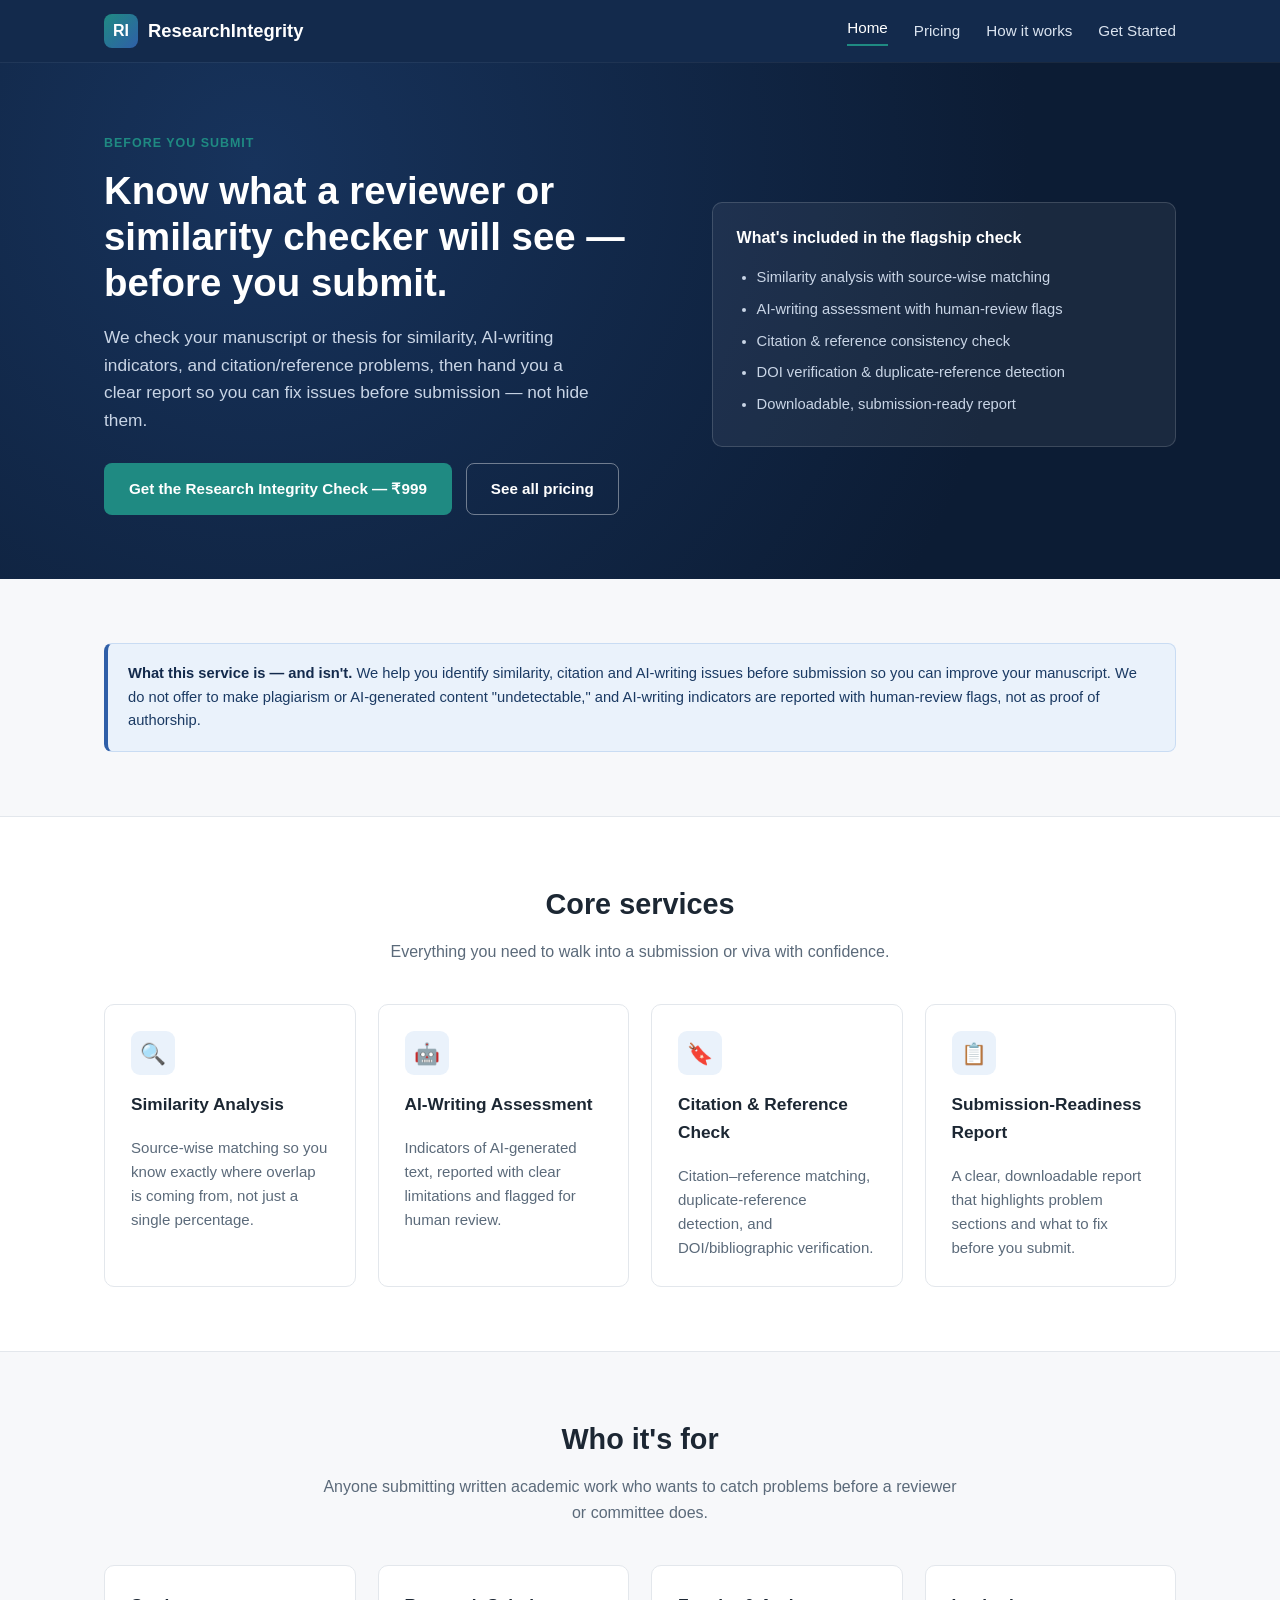
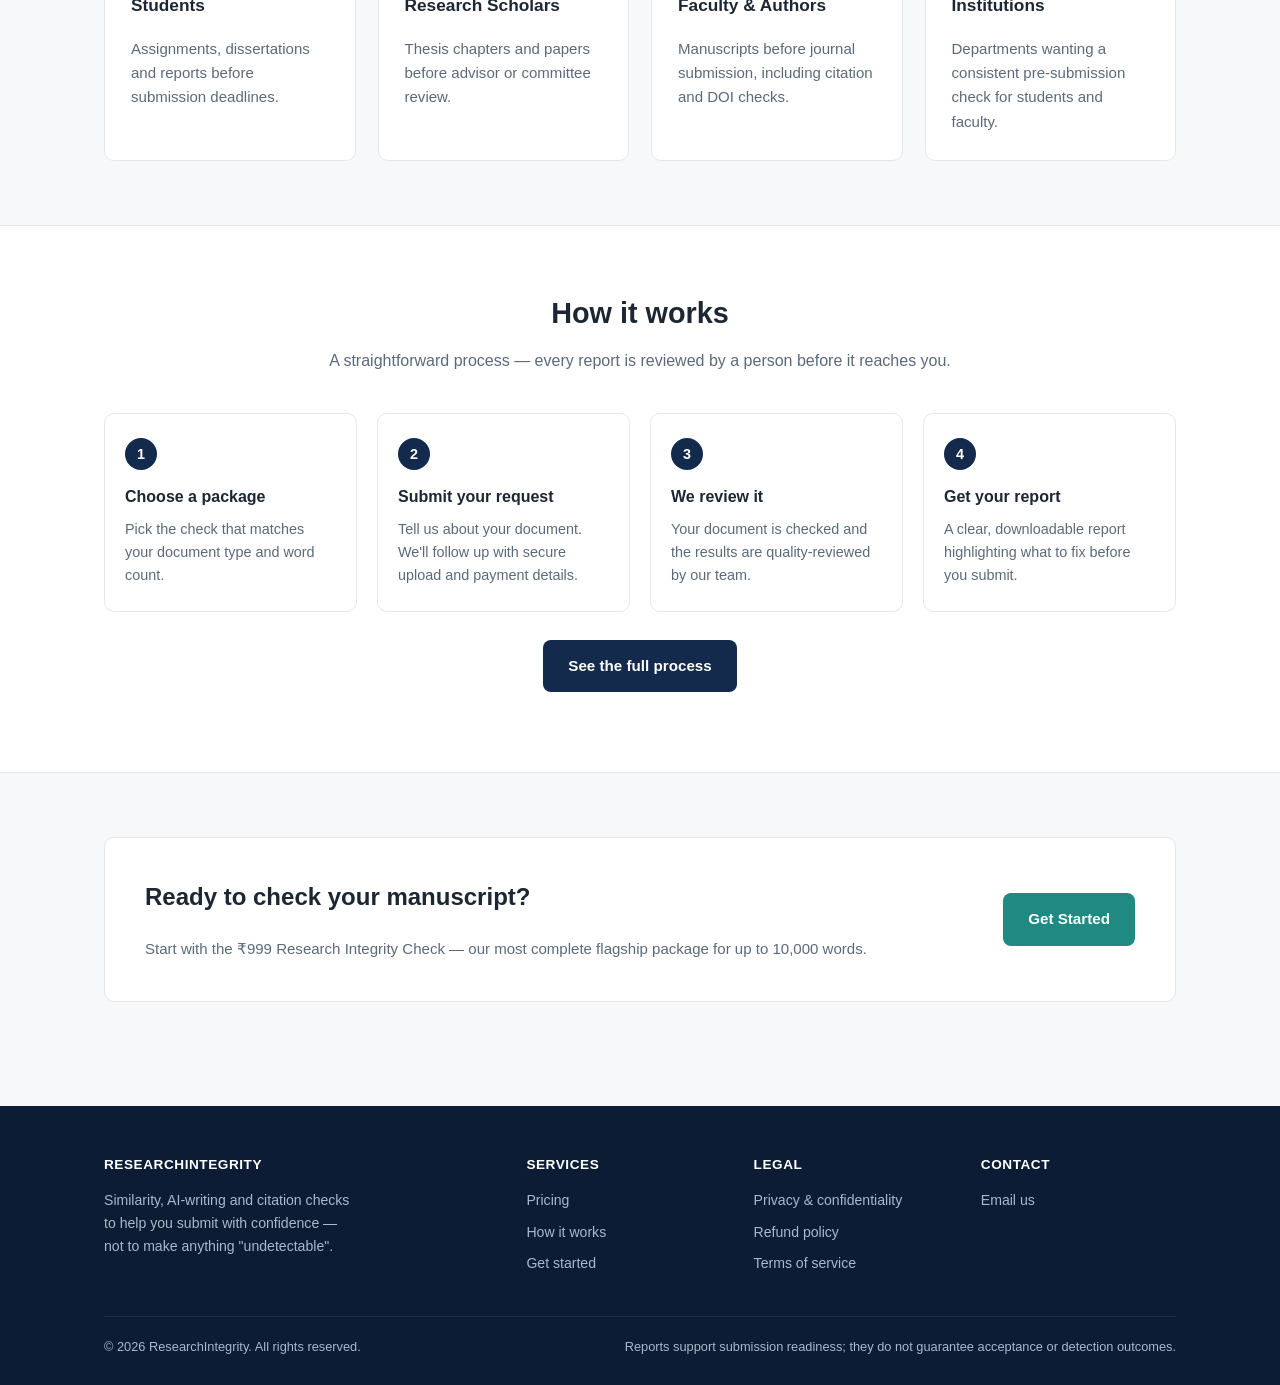
==== index.html @ f6463306 "Initial site: home, pricing, how it works, order, legal pages" ====
<!DOCTYPE html>
<html lang="en">
<head>
<meta charset="UTF-8">
<meta name="viewport" content="width=device-width, initial-scale=1.0">
<title>Research Integrity &amp; Manuscript Verification</title>
<meta name="description" content="Similarity analysis, AI-writing assessment and citation/reference verification for students, researchers and faculty before academic submission.">
<link rel="stylesheet" href="assets/style.css">
</head>
<body>

<header class="site">
  <div class="wrap">
    <a href="index.html" class="brand"><span class="mark">RI</span> ResearchIntegrity</a>
    <nav class="main">
      <a href="index.html" class="current">Home</a>
      <a href="pricing.html">Pricing</a>
      <a href="how-it-works.html">How it works</a>
      <a href="order.html">Get Started</a>
    </nav>
    <button class="nav-toggle" aria-label="Toggle navigation">&#9776;</button>
  </div>
</header>

<section class="hero">
  <div class="wrap">
    <div>
      <div class="eyebrow">Before you submit</div>
      <h1>Know what a reviewer or similarity checker will see &mdash; before you submit.</h1>
      <p class="lead">We check your manuscript or thesis for similarity, AI-writing indicators, and citation/reference problems, then hand you a clear report so you can fix issues before submission &mdash; not hide them.</p>
      <div class="cta-row">
        <a href="order.html" class="btn btn-primary">Get the Research Integrity Check &mdash; &#8377;999</a>
        <a href="pricing.html" class="btn btn-outline">See all pricing</a>
      </div>
    </div>
    <div class="hero-card">
      <h3>What's included in the flagship check</h3>
      <ul>
        <li>Similarity analysis with source-wise matching</li>
        <li>AI-writing assessment with human-review flags</li>
        <li>Citation &amp; reference consistency check</li>
        <li>DOI verification &amp; duplicate-reference detection</li>
        <li>Downloadable, submission-ready report</li>
      </ul>
    </div>
  </div>
</section>

<section>
  <div class="wrap">
    <div class="notice blue">
      <strong>What this service is &mdash; and isn't.</strong> We help you identify similarity, citation and AI-writing issues before submission so you can improve your manuscript. We do not offer to make plagiarism or AI-generated content "undetectable," and AI-writing indicators are reported with human-review flags, not as proof of authorship.
    </div>
  </div>
</section>

<section class="alt">
  <div class="wrap">
    <div class="section-head">
      <h2>Core services</h2>
      <p>Everything you need to walk into a submission or viva with confidence.</p>
    </div>
    <div class="grid cols-4">
      <div class="card">
        <div class="icon-badge">&#128269;</div>
        <h3>Similarity Analysis</h3>
        <p>Source-wise matching so you know exactly where overlap is coming from, not just a single percentage.</p>
      </div>
      <div class="card">
        <div class="icon-badge">&#129302;</div>
        <h3>AI-Writing Assessment</h3>
        <p>Indicators of AI-generated text, reported with clear limitations and flagged for human review.</p>
      </div>
      <div class="card">
        <div class="icon-badge">&#128278;</div>
        <h3>Citation &amp; Reference Check</h3>
        <p>Citation&ndash;reference matching, duplicate-reference detection, and DOI/bibliographic verification.</p>
      </div>
      <div class="card">
        <div class="icon-badge">&#128203;</div>
        <h3>Submission-Readiness Report</h3>
        <p>A clear, downloadable report that highlights problem sections and what to fix before you submit.</p>
      </div>
    </div>
  </div>
</section>

<section>
  <div class="wrap">
    <div class="section-head">
      <h2>Who it's for</h2>
      <p>Anyone submitting written academic work who wants to catch problems before a reviewer or committee does.</p>
    </div>
    <div class="grid cols-4">
      <div class="card"><h3>Students</h3><p>Assignments, dissertations and reports before submission deadlines.</p></div>
      <div class="card"><h3>Research Scholars</h3><p>Thesis chapters and papers before advisor or committee review.</p></div>
      <div class="card"><h3>Faculty &amp; Authors</h3><p>Manuscripts before journal submission, including citation and DOI checks.</p></div>
      <div class="card"><h3>Institutions</h3><p>Departments wanting a consistent pre-submission check for students and faculty.</p></div>
    </div>
  </div>
</section>

<section class="alt">
  <div class="wrap">
    <div class="section-head">
      <h2>How it works</h2>
      <p>A straightforward process &mdash; every report is reviewed by a person before it reaches you.</p>
    </div>
    <div class="steps">
      <div class="step"><h3>Choose a package</h3><p>Pick the check that matches your document type and word count.</p></div>
      <div class="step"><h3>Submit your request</h3><p>Tell us about your document. We'll follow up with secure upload and payment details.</p></div>
      <div class="step"><h3>We review it</h3><p>Your document is checked and the results are quality-reviewed by our team.</p></div>
      <div class="step"><h3>Get your report</h3><p>A clear, downloadable report highlighting what to fix before you submit.</p></div>
    </div>
    <p class="center" style="margin-top:28px;"><a href="how-it-works.html" class="btn btn-dark">See the full process</a></p>
  </div>
</section>

<section>
  <div class="wrap">
    <div class="card" style="padding:40px;display:grid;grid-template-columns:1fr auto;gap:24px;align-items:center;">
      <div>
        <h2 class="mt-0">Ready to check your manuscript?</h2>
        <p style="color:var(--ink-soft);margin:0;">Start with the &#8377;999 Research Integrity Check &mdash; our most complete flagship package for up to 10,000 words.</p>
      </div>
      <a href="order.html" class="btn btn-primary">Get Started</a>
    </div>
  </div>
</section>

<footer class="site">
  <div class="wrap">
    <div class="cols">
      <div>
        <h4>ResearchIntegrity</h4>
        <p style="font-size:.88rem;max-width:32ch;">Similarity, AI-writing and citation checks to help you submit with confidence &mdash; not to make anything "undetectable".</p>
      </div>
      <div>
        <h4>Services</h4>
        <ul>
          <li><a href="pricing.html">Pricing</a></li>
          <li><a href="how-it-works.html">How it works</a></li>
          <li><a href="order.html">Get started</a></li>
        </ul>
      </div>
      <div>
        <h4>Legal</h4>
        <ul>
          <li><a href="privacy.html">Privacy &amp; confidentiality</a></li>
          <li><a href="refund-policy.html">Refund policy</a></li>
          <li><a href="terms.html">Terms of service</a></li>
        </ul>
      </div>
      <div>
        <h4>Contact</h4>
        <ul>
          <li><a href="mailto:work.researchintegrity@gmail.com">Email us</a></li>
        </ul>
      </div>
    </div>
    <div class="bottom">
      <span>&copy; 2026 ResearchIntegrity. All rights reserved.</span>
      <span>Reports support submission readiness; they do not guarantee acceptance or detection outcomes.</span>
    </div>
  </div>
</footer>
<script src="assets/script.js"></script>
</body>
</html>
---- assets/style.css ----
:root{
  --navy:#132a4c;
  --navy-dark:#0c1c34;
  --blue:#2f5fa8;
  --teal:#1f8a82;
  --teal-dark:#166b64;
  --bg:#f7f8fa;
  --card:#ffffff;
  --ink:#1c2733;
  --ink-soft:#5b6a7a;
  --border:#e3e7ec;
  --amber:#b8860b;
  --amber-bg:#fdf6e6;
  --radius:10px;
  --max:1120px;
}
*{box-sizing:border-box;}
html{scroll-behavior:smooth;}
body{
  margin:0;
  font-family:"Segoe UI",Roboto,Helvetica,Arial,sans-serif;
  color:var(--ink);
  background:var(--bg);
  line-height:1.6;
}
a{color:var(--blue);text-decoration:none;}
a:hover{text-decoration:underline;}
img{max-width:100%;}

.wrap{max-width:var(--max);margin:0 auto;padding:0 24px;}

/* Header */
header.site{
  background:var(--navy);
  color:#fff;
  position:sticky;
  top:0;
  z-index:50;
  box-shadow:0 1px 0 rgba(255,255,255,.06);
}
header.site .wrap{
  display:flex;
  align-items:center;
  justify-content:space-between;
  padding-top:14px;
  padding-bottom:14px;
}
.brand{
  display:flex;
  align-items:center;
  gap:10px;
  font-weight:700;
  font-size:1.15rem;
  color:#fff;
}
.brand:hover{text-decoration:none;}
.brand .mark{
  width:34px;height:34px;border-radius:8px;
  background:linear-gradient(135deg,var(--teal),var(--blue));
  display:flex;align-items:center;justify-content:center;
  font-size:1rem;font-weight:800;color:#fff;
}
nav.main{display:flex;gap:26px;align-items:center;}
nav.main a{color:#dbe4f0;font-weight:500;font-size:.95rem;}
nav.main a:hover{color:#fff;text-decoration:none;}
nav.main a.current{color:#fff;border-bottom:2px solid var(--teal);padding-bottom:4px;}
.nav-toggle{display:none;background:none;border:0;color:#fff;font-size:1.5rem;cursor:pointer;}

@media (max-width:820px){
  nav.main{
    position:absolute;top:100%;left:0;right:0;
    background:var(--navy);
    flex-direction:column;
    align-items:flex-start;
    padding:10px 24px 20px;
    gap:14px;
    display:none;
  }
  nav.main.open{display:flex;}
  .nav-toggle{display:block;}
}

/* Hero */
.hero{
  background:radial-gradient(circle at 20% 20%, #17335c, var(--navy-dark) 70%);
  color:#fff;
  padding:72px 0 64px;
}
.hero .wrap{display:grid;grid-template-columns:1.1fr .9fr;gap:40px;align-items:center;}
@media (max-width:900px){.hero .wrap{grid-template-columns:1fr;}}
.eyebrow{
  text-transform:uppercase;
  letter-spacing:.08em;
  font-size:.78rem;
  font-weight:700;
  color:var(--teal);
  margin-bottom:14px;
}
.hero h1{font-size:2.4rem;line-height:1.2;margin:0 0 18px;}
.hero p.lead{font-size:1.08rem;color:#c9d5e6;margin:0 0 28px;max-width:52ch;}
.cta-row{display:flex;gap:14px;flex-wrap:wrap;}

.btn{
  display:inline-block;
  padding:13px 24px;
  border-radius:8px;
  font-weight:600;
  font-size:.95rem;
  cursor:pointer;
  border:1px solid transparent;
}
.btn:hover{text-decoration:none;}
.btn-primary{background:var(--teal);color:#fff;}
.btn-primary:hover{background:var(--teal-dark);}
.btn-outline{background:transparent;color:#fff;border-color:rgba(255,255,255,.4);}
.btn-outline:hover{border-color:#fff;background:rgba(255,255,255,.08);}
.btn-dark{background:var(--navy);color:#fff;}
.btn-dark:hover{background:var(--navy-dark);}

.hero-card{
  background:rgba(255,255,255,.06);
  border:1px solid rgba(255,255,255,.15);
  border-radius:var(--radius);
  padding:22px 24px;
}
.hero-card h3{margin-top:0;font-size:1rem;color:#fff;}
.hero-card ul{margin:0;padding-left:20px;color:#c9d5e6;font-size:.92rem;}
.hero-card li{margin-bottom:8px;}

/* Sections */
section{padding:64px 0;}
section.alt{background:var(--card);border-top:1px solid var(--border);border-bottom:1px solid var(--border);}
.section-head{max-width:640px;margin:0 auto 40px;text-align:center;}
.section-head h2{font-size:1.8rem;margin:0 0 12px;}
.section-head p{color:var(--ink-soft);margin:0;}

/* Cards grid */
.grid{display:grid;gap:22px;}
.grid.cols-3{grid-template-columns:repeat(3,1fr);}
.grid.cols-4{grid-template-columns:repeat(4,1fr);}
@media (max-width:900px){.grid.cols-3,.grid.cols-4{grid-template-columns:repeat(2,1fr);}}
@media (max-width:600px){.grid.cols-3,.grid.cols-4{grid-template-columns:1fr;}}

.card{
  background:var(--card);
  border:1px solid var(--border);
  border-radius:var(--radius);
  padding:26px;
}
.card h3{margin-top:0;font-size:1.08rem;}
.card p{color:var(--ink-soft);font-size:.94rem;margin-bottom:0;}
.icon-badge{
  width:44px;height:44px;border-radius:9px;
  background:#eaf2fb;color:var(--blue);
  display:flex;align-items:center;justify-content:center;
  font-size:1.3rem;margin-bottom:16px;
}

/* Pricing */
.price-grid{display:grid;grid-template-columns:repeat(5,1fr);gap:18px;}
@media (max-width:1000px){.price-grid{grid-template-columns:repeat(2,1fr);}}
@media (max-width:560px){.price-grid{grid-template-columns:1fr;}}
.price-card{
  background:var(--card);
  border:1px solid var(--border);
  border-radius:var(--radius);
  padding:24px 20px;
  display:flex;flex-direction:column;
  position:relative;
}
.price-card.featured{
  border:2px solid var(--teal);
  box-shadow:0 8px 24px rgba(31,138,130,.15);
}
.price-card .badge{
  position:absolute;top:-12px;left:20px;
  background:var(--teal);color:#fff;
  font-size:.72rem;font-weight:700;
  padding:4px 10px;border-radius:999px;
  letter-spacing:.03em;
}
.price-card h3{margin:6px 0 4px;font-size:1.02rem;}
.price-card .amount{font-size:1.7rem;font-weight:800;color:var(--navy);margin:6px 0;}
.price-card .amount span{font-size:.85rem;font-weight:500;color:var(--ink-soft);}
.price-card .limit{font-size:.85rem;color:var(--ink-soft);margin-bottom:14px;}
.price-card ul{list-style:none;margin:0 0 18px;padding:0;font-size:.86rem;color:var(--ink);flex-grow:1;}
.price-card li{padding-left:20px;position:relative;margin-bottom:8px;}
.price-card li:before{content:"✓";position:absolute;left:0;color:var(--teal);font-weight:700;}
.price-card .btn{text-align:center;width:100%;}

table.addons{width:100%;border-collapse:collapse;margin-top:10px;background:var(--card);border:1px solid var(--border);border-radius:var(--radius);overflow:hidden;}
table.addons th,table.addons td{padding:12px 16px;text-align:left;border-bottom:1px solid var(--border);font-size:.92rem;}
table.addons th{background:#f1f4f8;color:var(--ink-soft);font-weight:600;font-size:.8rem;text-transform:uppercase;letter-spacing:.03em;}
table.addons tr:last-child td{border-bottom:none;}

/* Steps */
.steps{counter-reset:step;display:grid;grid-template-columns:repeat(4,1fr);gap:20px;}
@media (max-width:900px){.steps{grid-template-columns:1fr 1fr;}}
@media (max-width:560px){.steps{grid-template-columns:1fr;}}
.step{background:var(--card);border:1px solid var(--border);border-radius:var(--radius);padding:24px 20px;position:relative;}
.step:before{
  counter-increment:step;
  content:counter(step);
  width:32px;height:32px;border-radius:50%;
  background:var(--navy);color:#fff;
  display:flex;align-items:center;justify-content:center;
  font-weight:700;font-size:.9rem;margin-bottom:14px;
}
.step h3{margin:0 0 8px;font-size:1rem;}
.step p{margin:0;color:var(--ink-soft);font-size:.9rem;}

/* Notice / disclaimer boxes */
.notice{
  background:var(--amber-bg);
  border:1px solid #eddaa1;
  border-left:4px solid var(--amber);
  border-radius:8px;
  padding:18px 20px;
  font-size:.92rem;
  color:#6b5108;
}
.notice strong{color:#4d3a06;}
.notice.blue{
  background:#eaf2fb;border-color:#c9dcf3;border-left-color:var(--blue);color:#1b3a63;
}
.notice.blue strong{color:#132a4c;}

/* Form */
form.card{max-width:640px;margin:0 auto;}
.field{margin-bottom:18px;}
.field label{display:block;font-weight:600;font-size:.88rem;margin-bottom:6px;}
.field .hint{font-size:.8rem;color:var(--ink-soft);margin-top:4px;}
.field input,.field select,.field textarea{
  width:100%;padding:11px 12px;border:1px solid var(--border);border-radius:7px;
  font-size:.94rem;font-family:inherit;background:#fff;color:var(--ink);
}
.field input:focus,.field select:focus,.field textarea:focus{outline:2px solid var(--teal);outline-offset:1px;border-color:var(--teal);}
.field-row{display:grid;grid-template-columns:1fr 1fr;gap:16px;}
@media (max-width:560px){.field-row{grid-template-columns:1fr;}}
.checkbox-field{display:flex;align-items:flex-start;gap:10px;font-size:.86rem;color:var(--ink-soft);}
.checkbox-field input{width:auto;margin-top:3px;}

/* Footer */
footer.site{background:var(--navy-dark);color:#aab8ca;padding:48px 0 28px;margin-top:40px;}
footer.site .cols{display:grid;grid-template-columns:2fr 1fr 1fr 1fr;gap:32px;margin-bottom:32px;}
@media (max-width:800px){footer.site .cols{grid-template-columns:1fr 1fr;}}
footer.site h4{color:#fff;font-size:.85rem;text-transform:uppercase;letter-spacing:.04em;margin:0 0 14px;}
footer.site ul{list-style:none;margin:0;padding:0;}
footer.site li{margin-bottom:9px;font-size:.88rem;}
footer.site a{color:#aab8ca;}
footer.site a:hover{color:#fff;}
footer.site .bottom{border-top:1px solid rgba(255,255,255,.08);padding-top:20px;font-size:.8rem;display:flex;justify-content:space-between;flex-wrap:wrap;gap:10px;}

/* Page header (non-home pages) */
.page-hero{background:var(--navy);color:#fff;padding:48px 0;}
.page-hero h1{margin:0 0 8px;font-size:2rem;}
.page-hero p{margin:0;color:#c9d5e6;}

.text-page{padding:56px 0;}
.text-page .wrap{max-width:820px;}
.text-page h2{margin-top:36px;}
.text-page h2:first-child{margin-top:0;}

.center{text-align:center;}
.mt-0{margin-top:0;}
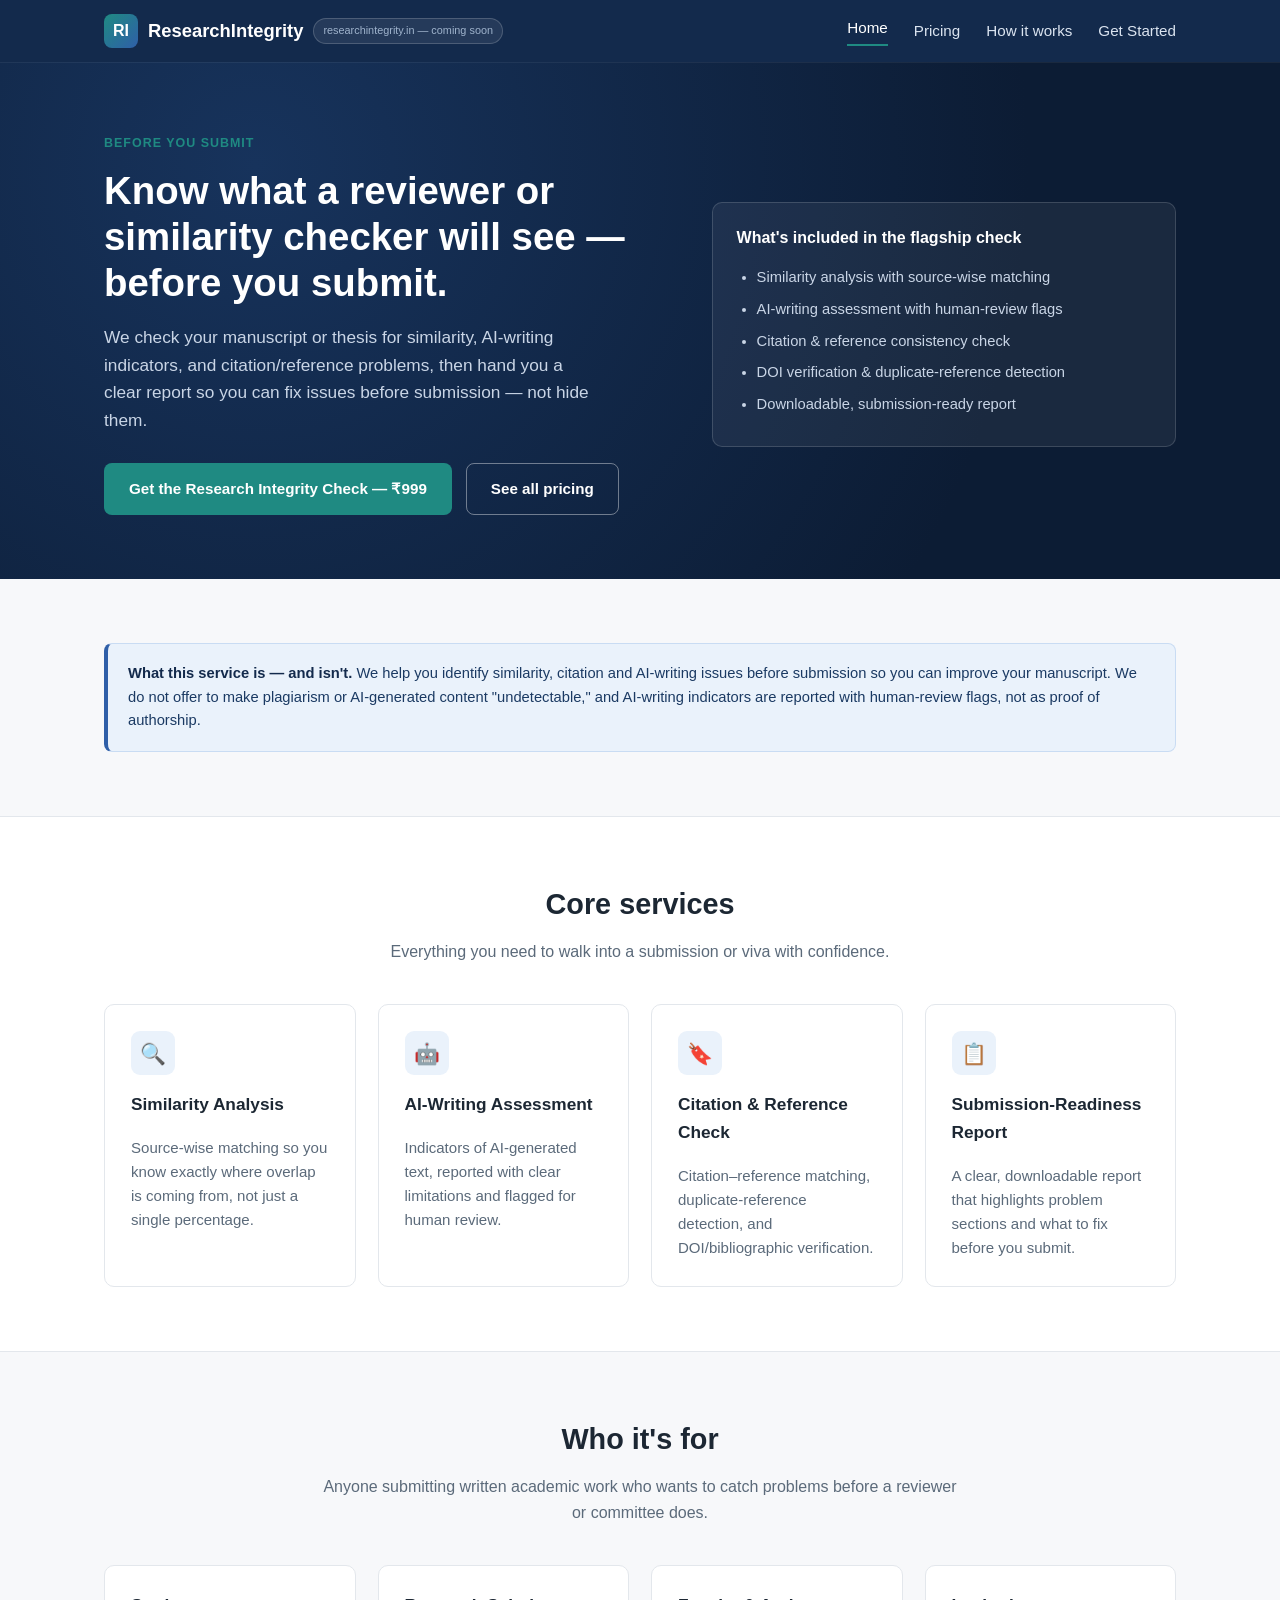
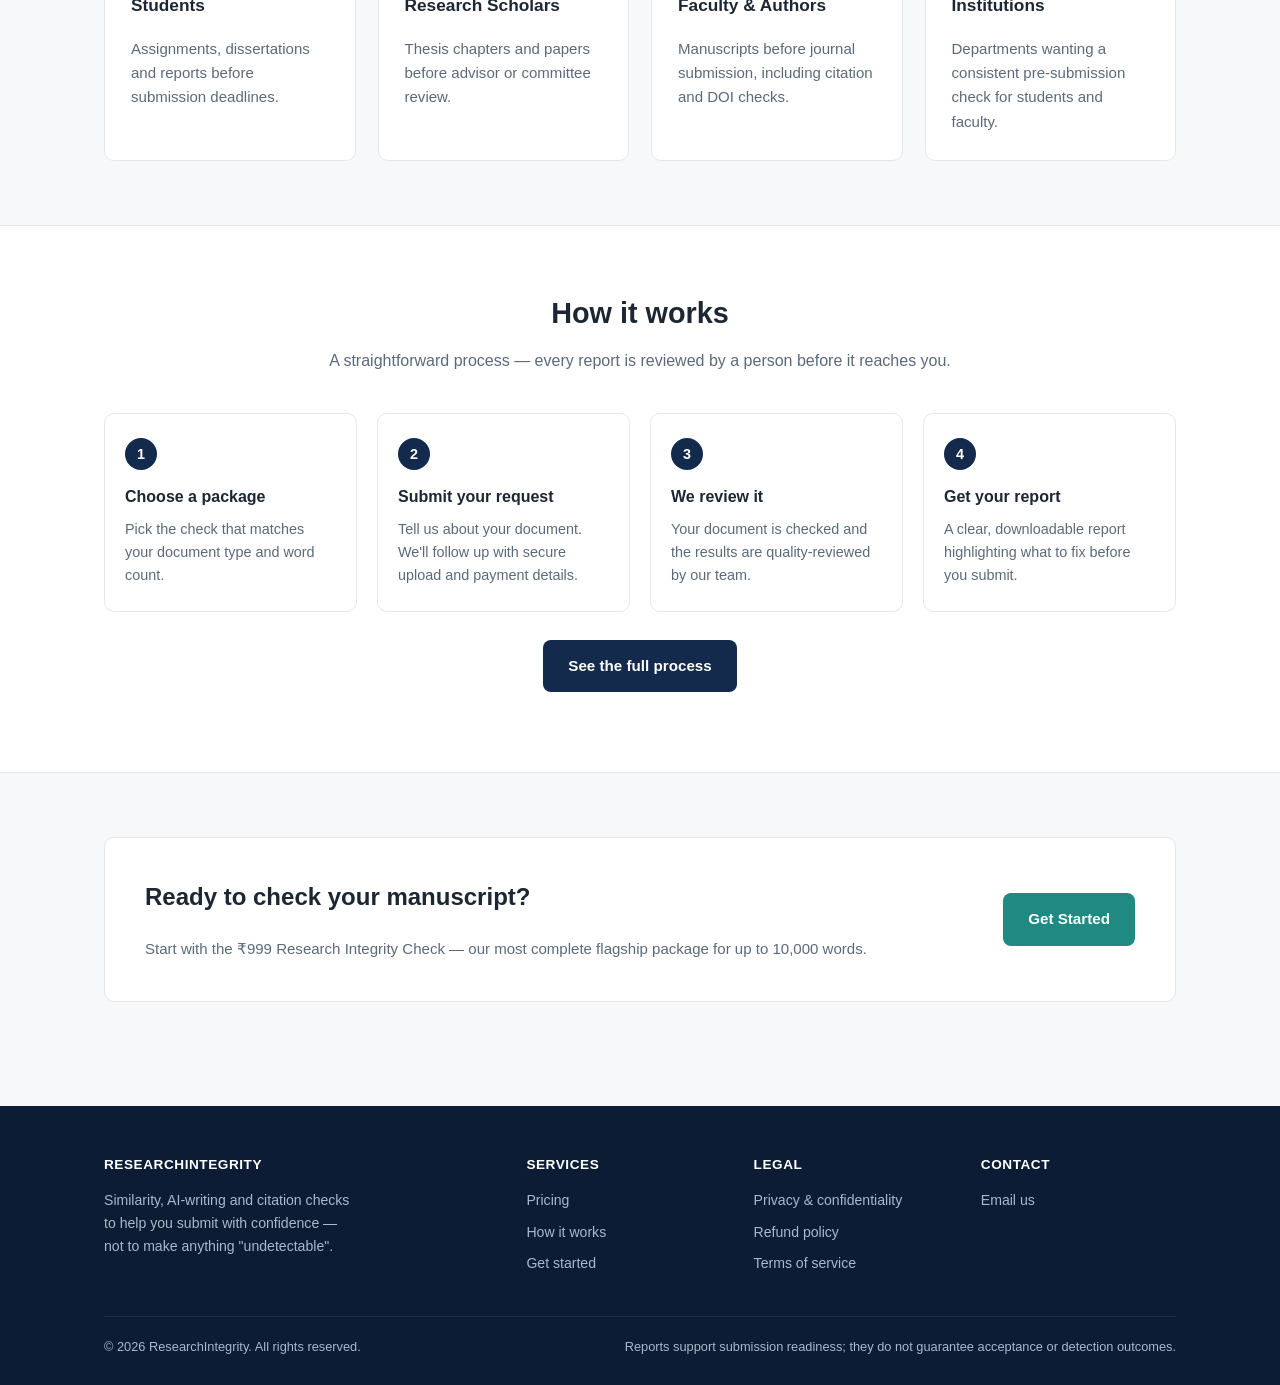
==== commit e24f2ac2: "Add researchintegrity.in coming-soon badge to header" ====
--- a/index.html
+++ b/index.html
@@ -11,7 +11,7 @@
 
 <header class="site">
   <div class="wrap">
-    <a href="index.html" class="brand"><span class="mark">RI</span> ResearchIntegrity</a>
+    <a href="index.html" class="brand"><span class="mark">RI</span> ResearchIntegrity <span class="domain-note">researchintegrity.in &mdash; coming soon</span></a>
     <nav class="main">
       <a href="index.html" class="current">Home</a>
       <a href="pricing.html">Pricing</a>
--- a/assets/style.css
+++ b/assets/style.css
@@ -54,6 +54,17 @@
   color:#fff;
 }
 .brand:hover{text-decoration:none;}
+.domain-note{
+  font-size:.68rem;
+  font-weight:500;
+  color:#9fb3cc;
+  background:rgba(255,255,255,.08);
+  border:1px solid rgba(255,255,255,.18);
+  padding:3px 9px;
+  border-radius:999px;
+  white-space:nowrap;
+}
+@media (max-width:900px){.domain-note{display:none;}}
 .brand .mark{
   width:34px;height:34px;border-radius:8px;
   background:linear-gradient(135deg,var(--teal),var(--blue));
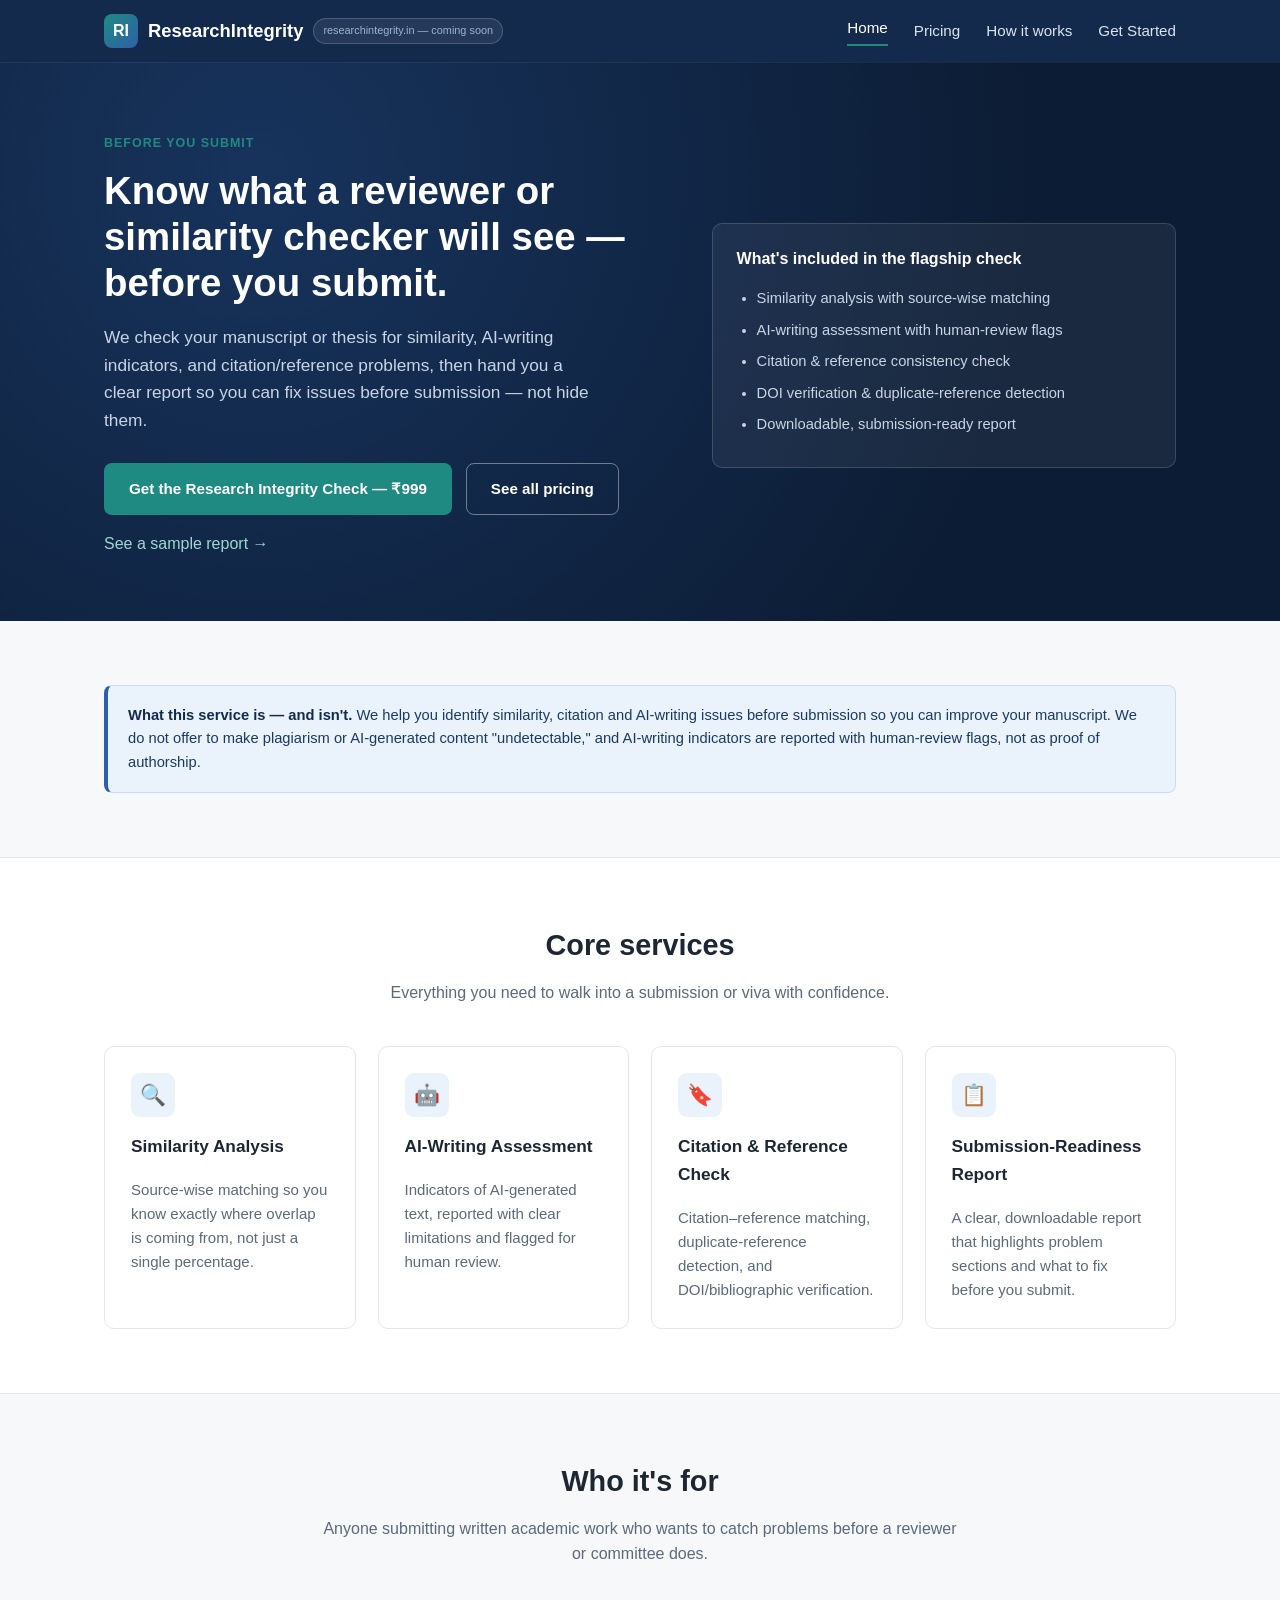
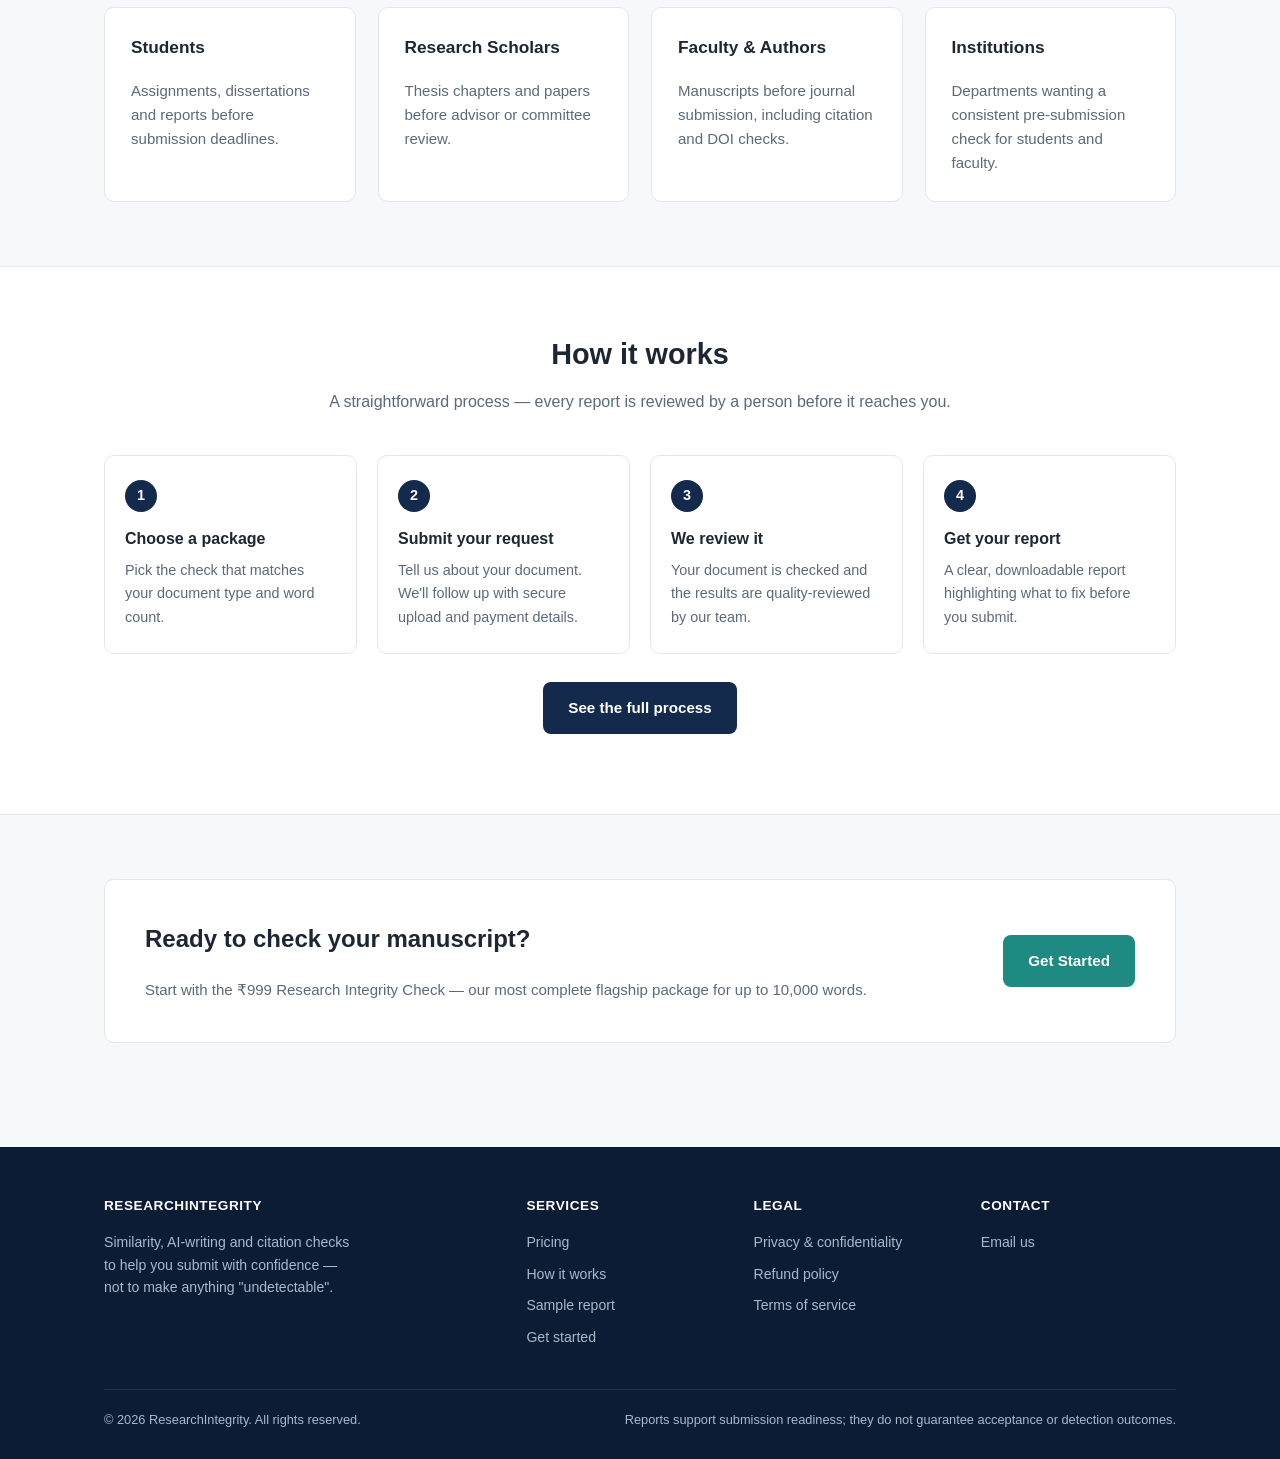
==== commit 5669e78b: "Add sample report page, real legal policy content, collapse order-form add-ons" ====
--- a/index.html
+++ b/index.html
@@ -32,6 +32,7 @@
         <a href="order.html" class="btn btn-primary">Get the Research Integrity Check &mdash; &#8377;999</a>
         <a href="pricing.html" class="btn btn-outline">See all pricing</a>
       </div>
+      <p style="margin:16px 0 0;"><a href="sample-report.html" style="color:#9fd8d2;">See a sample report &rarr;</a></p>
     </div>
     <div class="hero-card">
       <h3>What's included in the flagship check</h3>
@@ -140,6 +141,7 @@
         <ul>
           <li><a href="pricing.html">Pricing</a></li>
           <li><a href="how-it-works.html">How it works</a></li>
+          <li><a href="sample-report.html">Sample report</a></li>
           <li><a href="order.html">Get started</a></li>
         </ul>
       </div>
--- a/assets/style.css
+++ b/assets/style.css
@@ -251,6 +251,11 @@
 .checkbox-field{display:flex;align-items:flex-start;gap:10px;font-size:.86rem;color:var(--ink-soft);}
 .checkbox-field input{width:auto;margin-top:3px;}
 
+.addon-grid{display:grid;grid-template-columns:1fr 1fr;gap:10px 20px;padding:14px 16px;border:1px solid var(--border);border-radius:8px;background:#fafbfc;}
+.addon-grid .checkbox-field{cursor:pointer;}
+.addon-grid .checkbox-field span.price{color:var(--navy);font-weight:600;white-space:nowrap;}
+@media (max-width:560px){.addon-grid{grid-template-columns:1fr;}}
+
 /* Footer */
 footer.site{background:var(--navy-dark);color:#aab8ca;padding:48px 0 28px;margin-top:40px;}
 footer.site .cols{display:grid;grid-template-columns:2fr 1fr 1fr 1fr;gap:32px;margin-bottom:32px;}
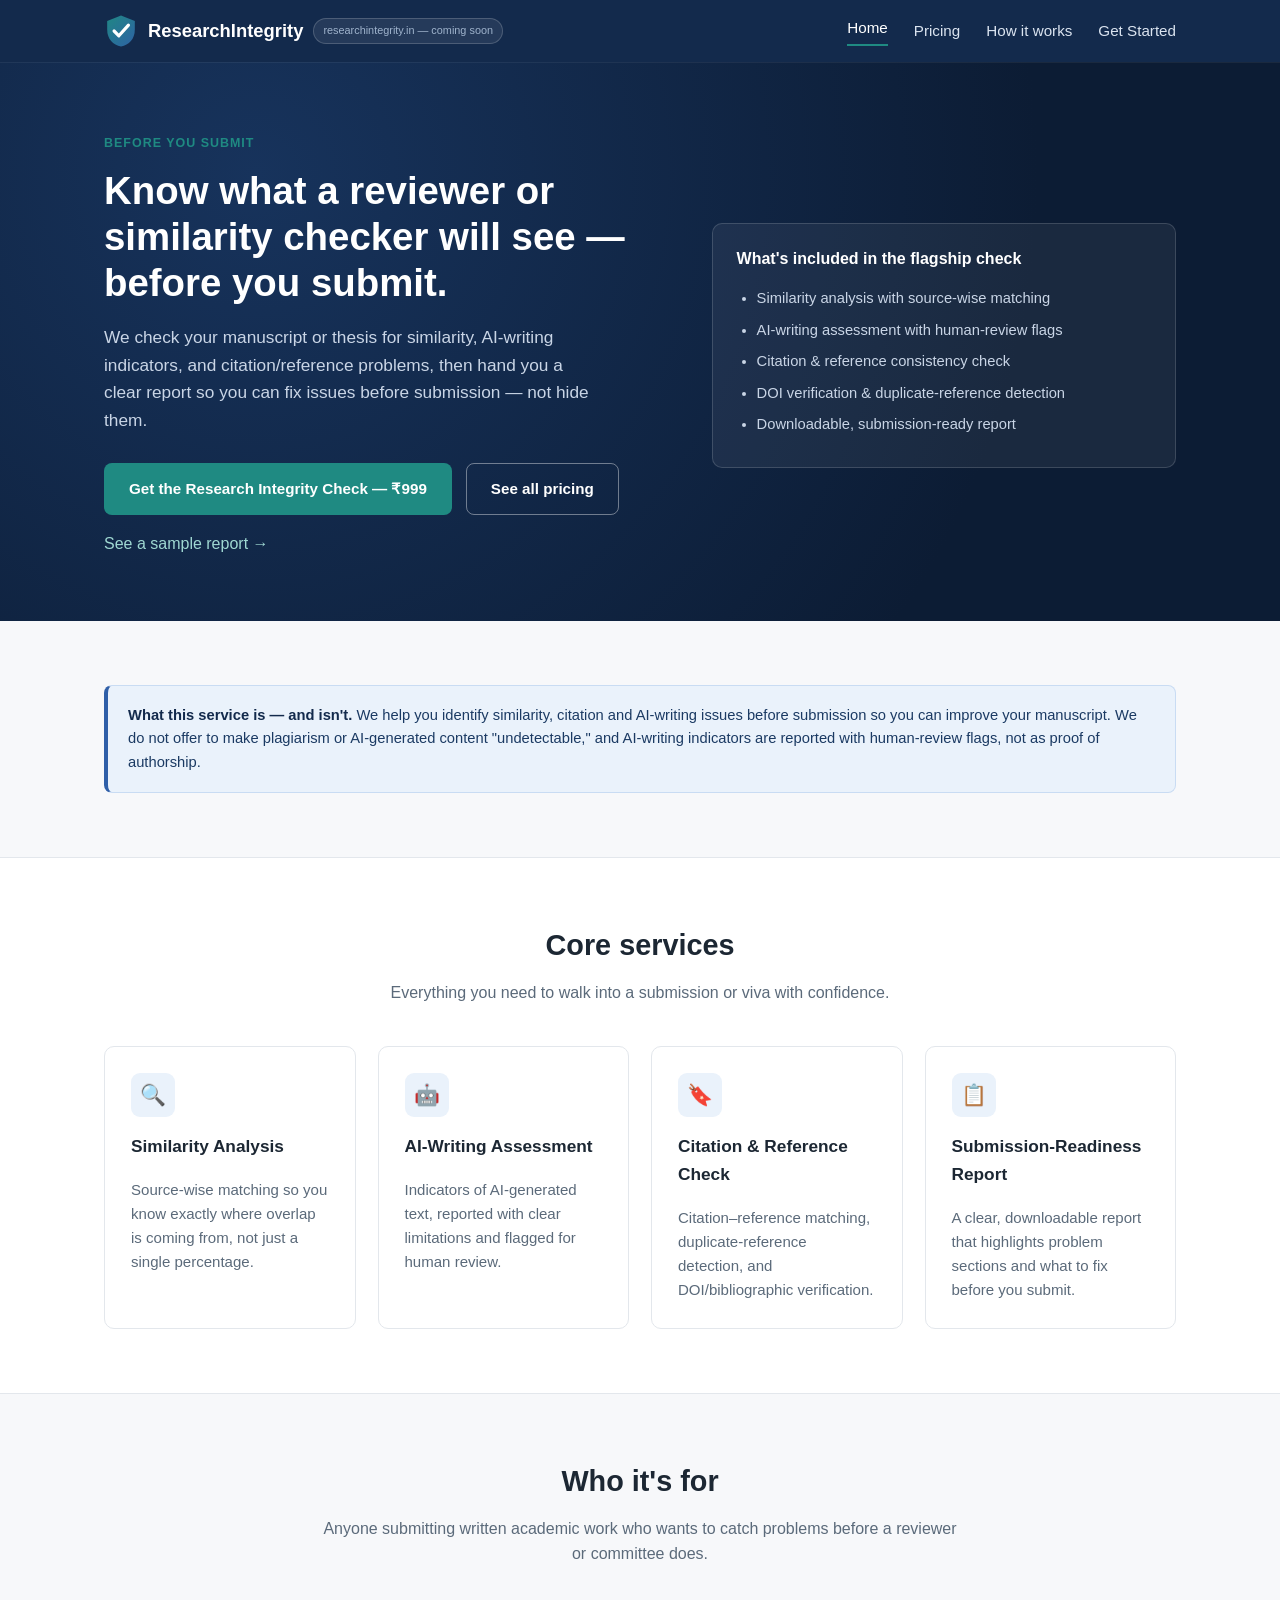
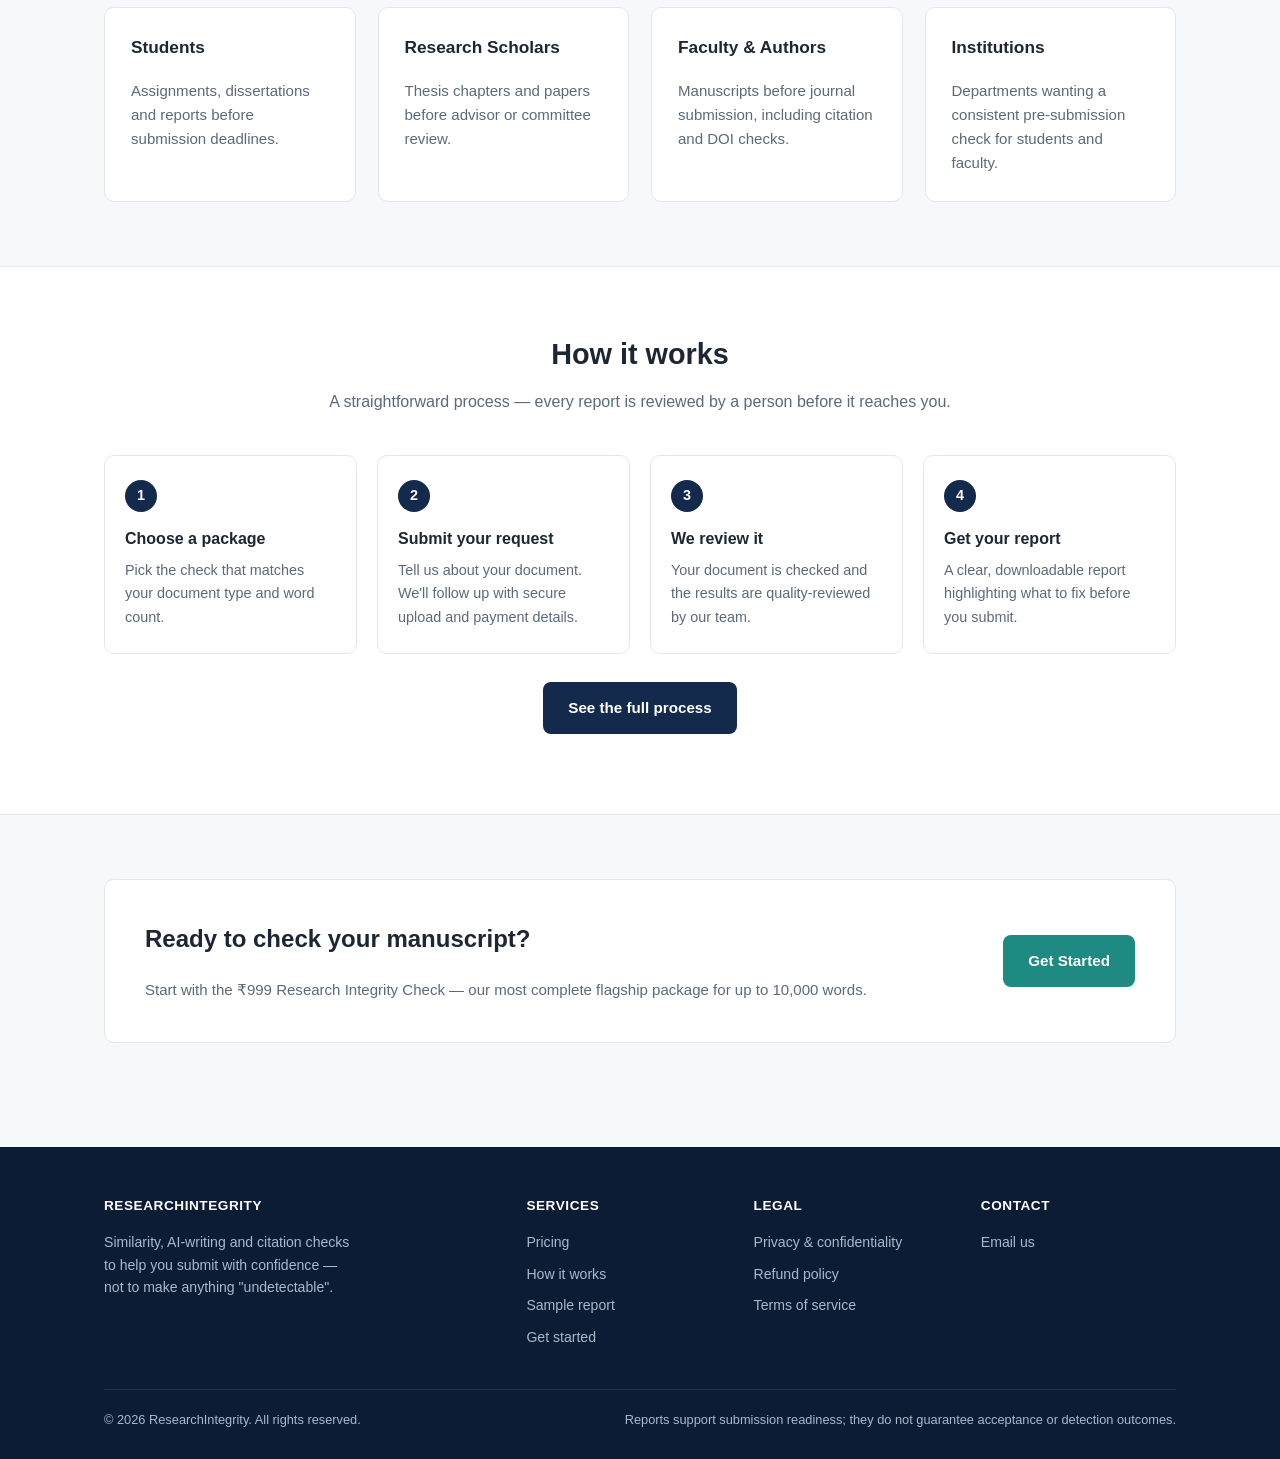
==== commit 6dfd553a: "Add custom shield logo, use as header mark and favicon" ====
--- a/index.html
+++ b/index.html
@@ -5,13 +5,14 @@
 <meta name="viewport" content="width=device-width, initial-scale=1.0">
 <title>Research Integrity &amp; Manuscript Verification</title>
 <meta name="description" content="Similarity analysis, AI-writing assessment and citation/reference verification for students, researchers and faculty before academic submission.">
+<link rel="icon" type="image/svg+xml" href="assets/logo.svg">
 <link rel="stylesheet" href="assets/style.css">
 </head>
 <body>
 
 <header class="site">
   <div class="wrap">
-    <a href="index.html" class="brand"><span class="mark">RI</span> ResearchIntegrity <span class="domain-note">researchintegrity.in &mdash; coming soon</span></a>
+    <a href="index.html" class="brand"><img src="assets/logo.svg" alt="ResearchIntegrity logo" class="mark"> ResearchIntegrity <span class="domain-note">researchintegrity.in &mdash; coming soon</span></a>
     <nav class="main">
       <a href="index.html" class="current">Home</a>
       <a href="pricing.html">Pricing</a>
--- a/assets/style.css
+++ b/assets/style.css
@@ -66,10 +66,9 @@
 }
 @media (max-width:900px){.domain-note{display:none;}}
 .brand .mark{
-  width:34px;height:34px;border-radius:8px;
-  background:linear-gradient(135deg,var(--teal),var(--blue));
-  display:flex;align-items:center;justify-content:center;
-  font-size:1rem;font-weight:800;color:#fff;
+  width:34px;height:34px;
+  display:block;
+  flex-shrink:0;
 }
 nav.main{display:flex;gap:26px;align-items:center;}
 nav.main a{color:#dbe4f0;font-weight:500;font-size:.95rem;}
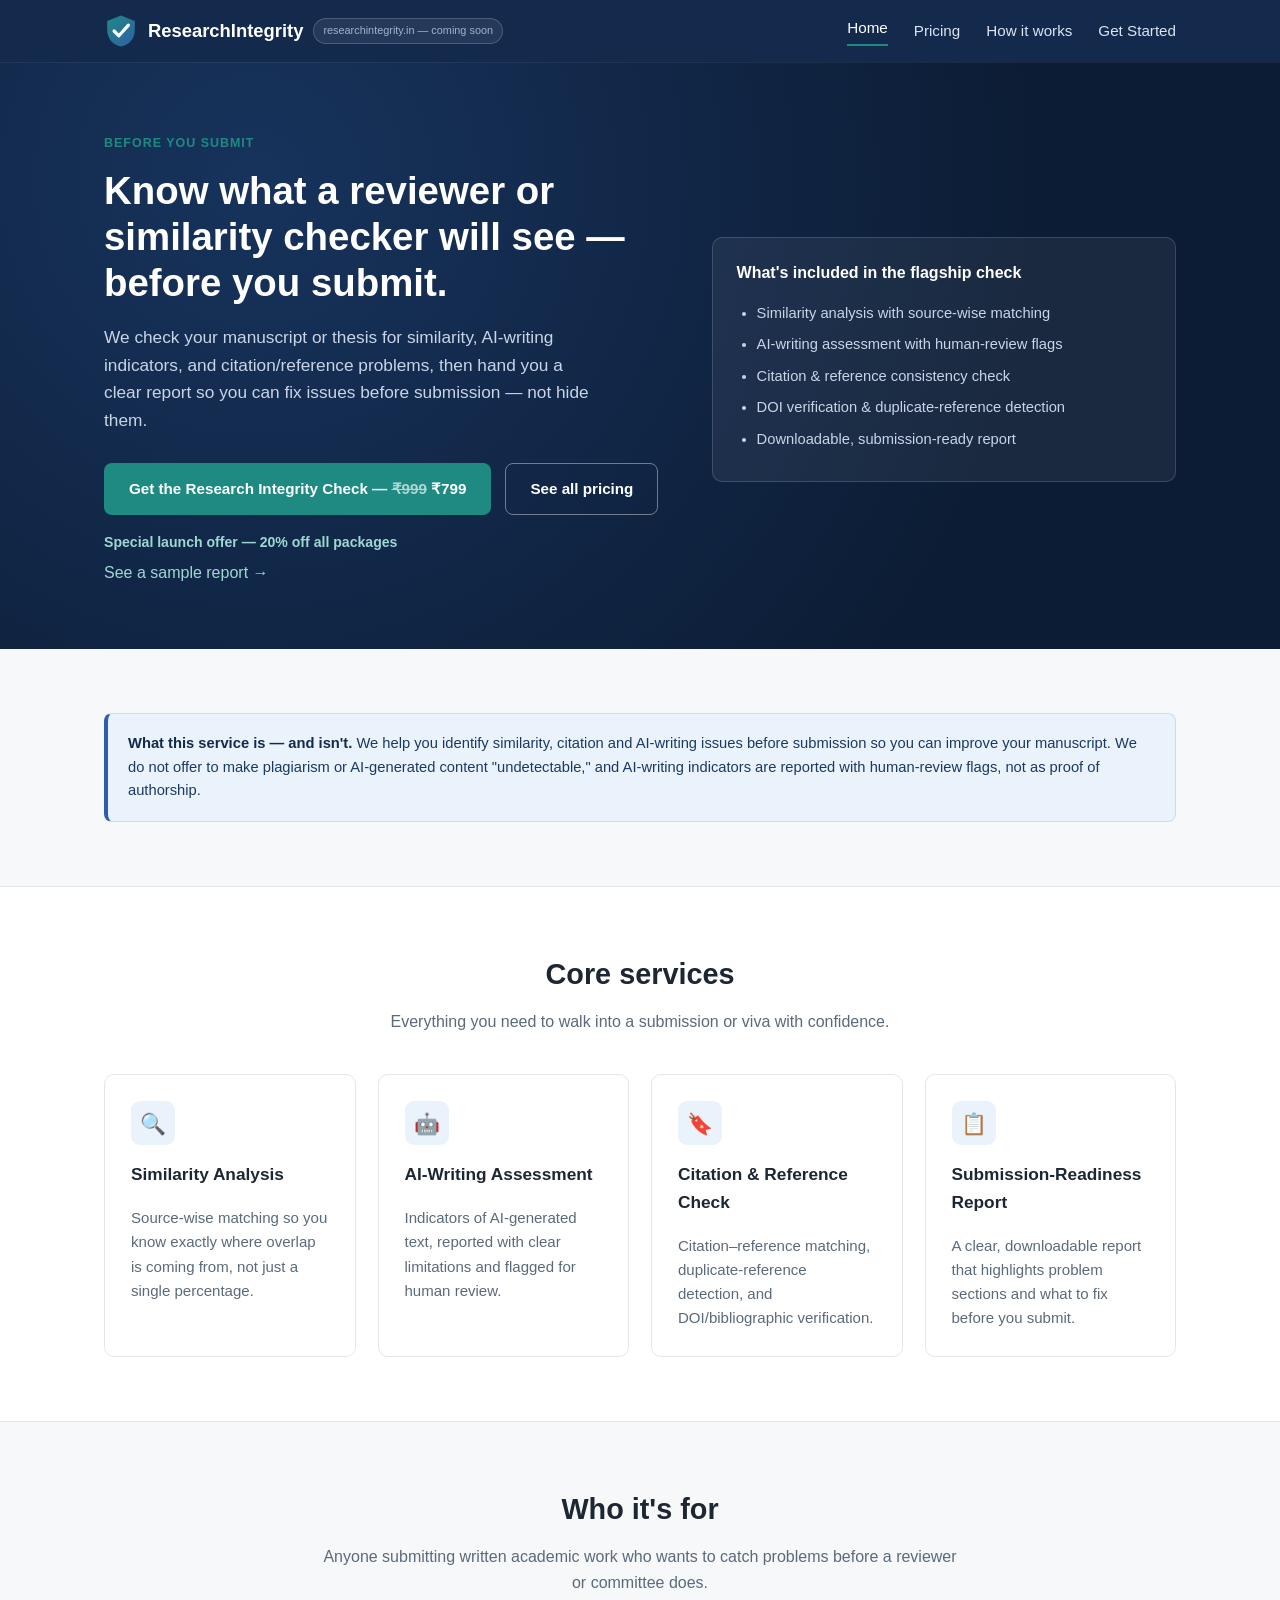
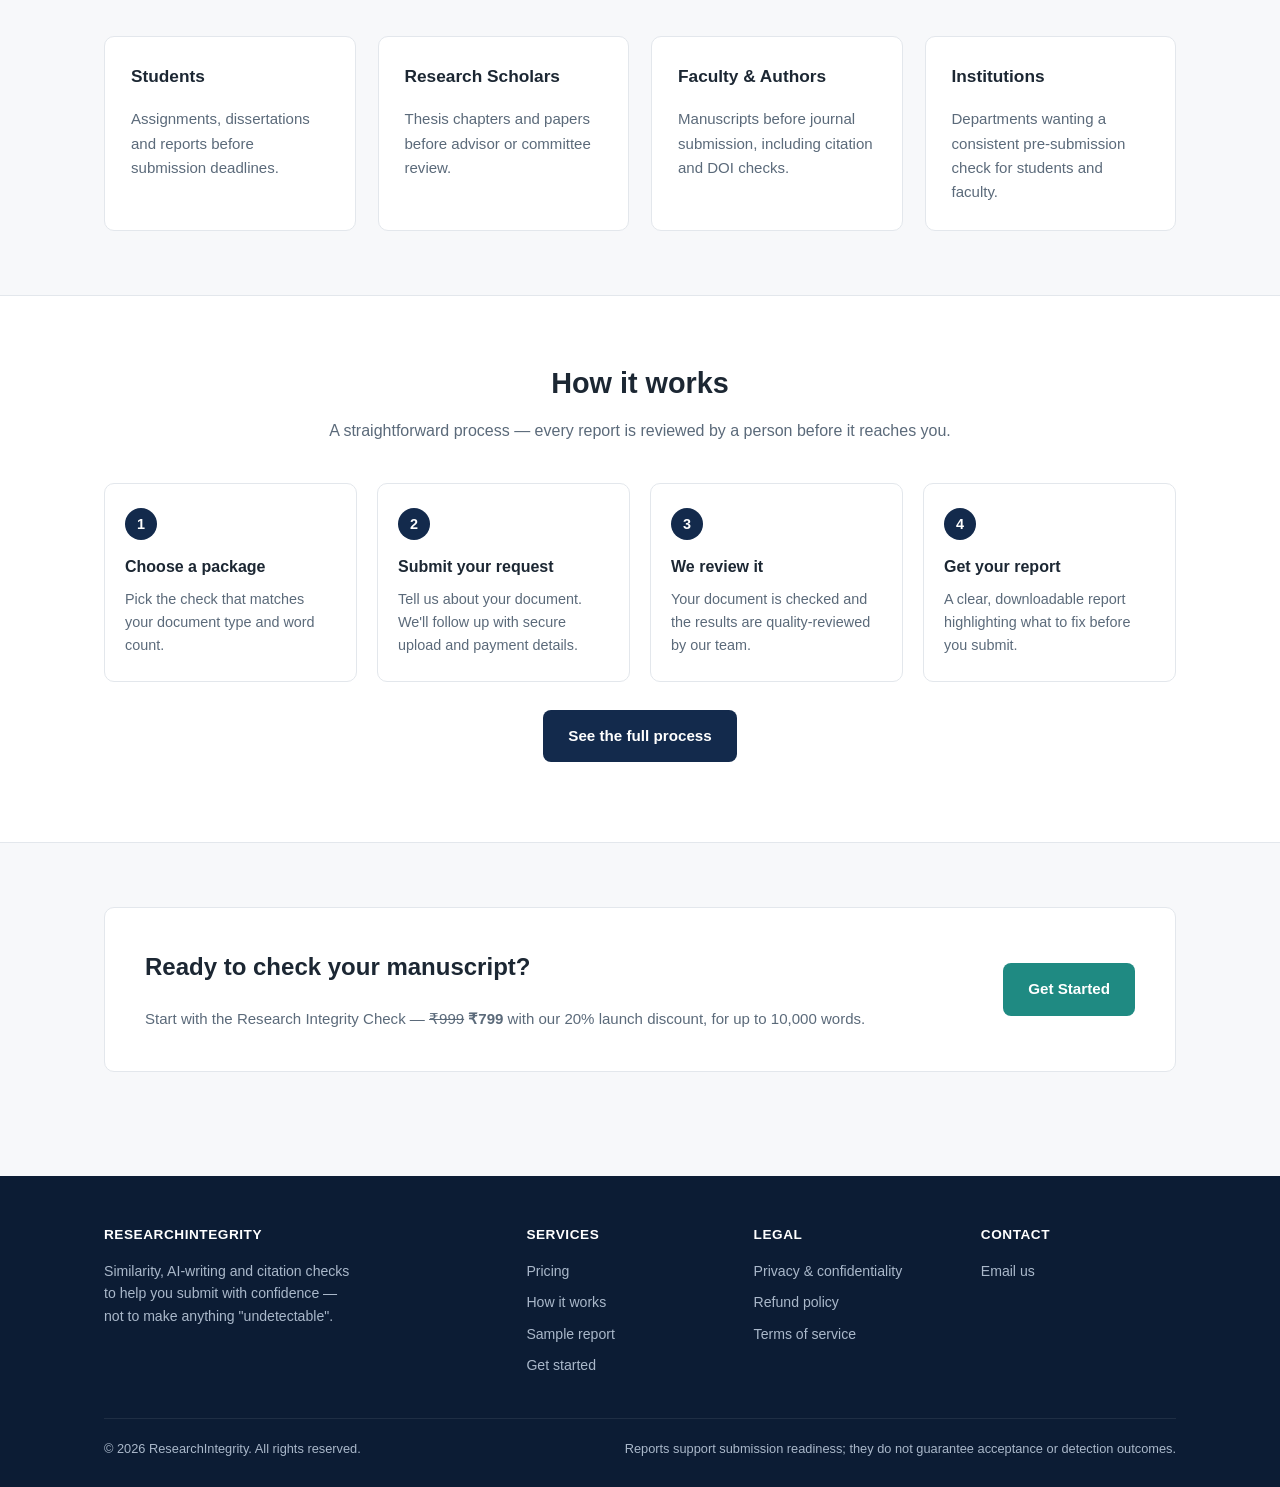
==== commit cd02fa6c: "Apply 20% launch discount across all prices" ====
--- a/index.html
+++ b/index.html
@@ -30,10 +30,11 @@
       <h1>Know what a reviewer or similarity checker will see &mdash; before you submit.</h1>
       <p class="lead">We check your manuscript or thesis for similarity, AI-writing indicators, and citation/reference problems, then hand you a clear report so you can fix issues before submission &mdash; not hide them.</p>
       <div class="cta-row">
-        <a href="order.html" class="btn btn-primary">Get the Research Integrity Check &mdash; &#8377;999</a>
+        <a href="order.html" class="btn btn-primary">Get the Research Integrity Check &mdash; <span style="text-decoration:line-through;opacity:.65;">&#8377;999</span> &#8377;799</a>
         <a href="pricing.html" class="btn btn-outline">See all pricing</a>
       </div>
-      <p style="margin:16px 0 0;"><a href="sample-report.html" style="color:#9fd8d2;">See a sample report &rarr;</a></p>
+      <p style="margin:16px 0 0;color:#9fd8d2;font-size:.88rem;font-weight:600;">Special launch offer &mdash; 20% off all packages</p>
+      <p style="margin:6px 0 0;"><a href="sample-report.html" style="color:#9fd8d2;">See a sample report &rarr;</a></p>
     </div>
     <div class="hero-card">
       <h3>What's included in the flagship check</h3>
@@ -123,7 +124,7 @@
     <div class="card" style="padding:40px;display:grid;grid-template-columns:1fr auto;gap:24px;align-items:center;">
       <div>
         <h2 class="mt-0">Ready to check your manuscript?</h2>
-        <p style="color:var(--ink-soft);margin:0;">Start with the &#8377;999 Research Integrity Check &mdash; our most complete flagship package for up to 10,000 words.</p>
+        <p style="color:var(--ink-soft);margin:0;">Start with the Research Integrity Check &mdash; <span style="text-decoration:line-through;">&#8377;999</span> <strong>&#8377;799</strong> with our 20% launch discount, for up to 10,000 words.</p>
       </div>
       <a href="order.html" class="btn btn-primary">Get Started</a>
     </div>
--- a/assets/style.css
+++ b/assets/style.css
@@ -192,6 +192,17 @@
 .price-card h3{margin:6px 0 4px;font-size:1.02rem;}
 .price-card .amount{font-size:1.7rem;font-weight:800;color:var(--navy);margin:6px 0;}
 .price-card .amount span{font-size:.85rem;font-weight:500;color:var(--ink-soft);}
+.orig-price{text-decoration:line-through;font-size:1rem;font-weight:500;color:var(--ink-soft);margin-right:8px;}
+.discount-badge{
+  position:absolute;top:-12px;right:16px;
+  background:#c0392b;color:#fff;font-size:.72rem;font-weight:700;
+  padding:4px 10px;border-radius:999px;letter-spacing:.02em;
+}
+.discount-strip{
+  background:#fdeceb;border:1px solid #f3c9c6;border-left:4px solid #c0392b;
+  border-radius:8px;padding:14px 18px;font-size:.92rem;color:#7a241d;margin-bottom:28px;
+}
+.discount-strip strong{color:#5c1b16;}
 .price-card .limit{font-size:.85rem;color:var(--ink-soft);margin-bottom:14px;}
 .price-card ul{list-style:none;margin:0 0 18px;padding:0;font-size:.86rem;color:var(--ink);flex-grow:1;}
 .price-card li{padding-left:20px;position:relative;margin-bottom:8px;}
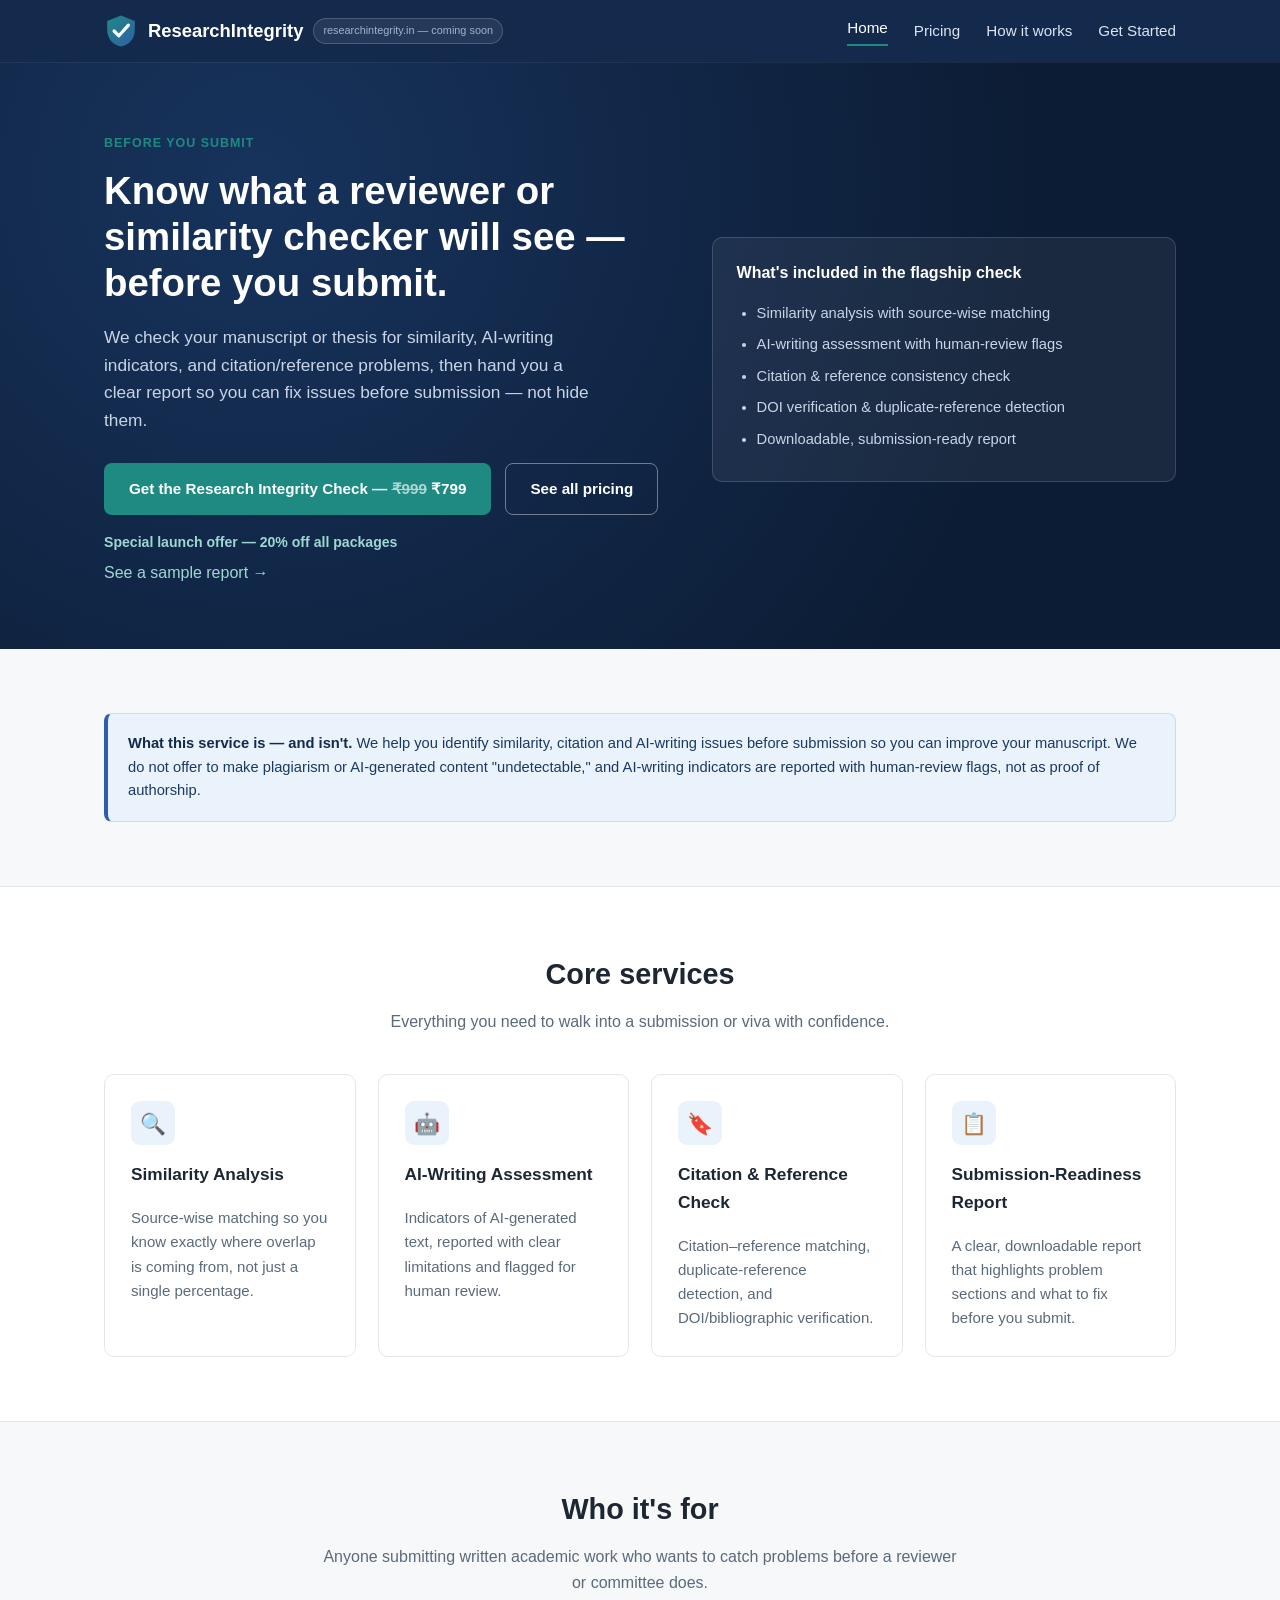
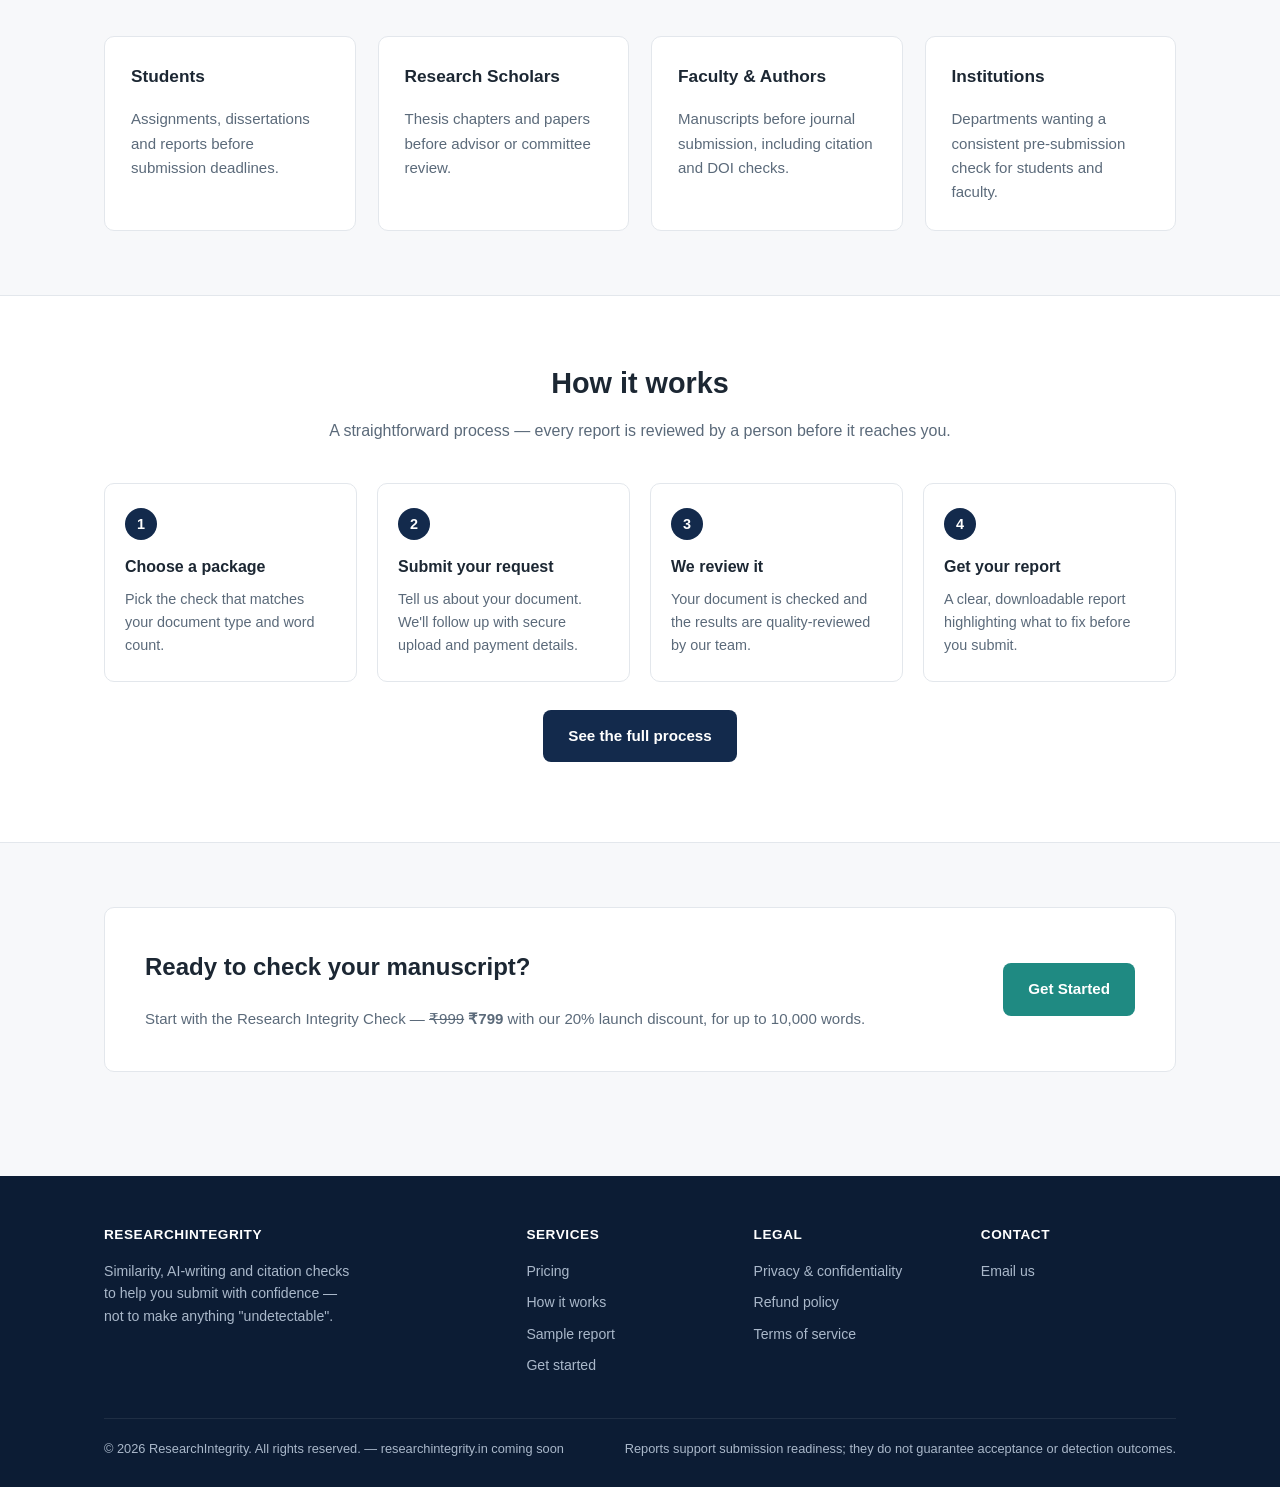
==== commit 2918c0c5: "Add domain coming-soon note to footer for mobile visibility" ====
--- a/index.html
+++ b/index.html
@@ -163,7 +163,7 @@
       </div>
     </div>
     <div class="bottom">
-      <span>&copy; 2026 ResearchIntegrity. All rights reserved.</span>
+      <span>&copy; 2026 ResearchIntegrity. All rights reserved. &mdash; researchintegrity.in coming soon</span>
       <span>Reports support submission readiness; they do not guarantee acceptance or detection outcomes.</span>
     </div>
   </div>
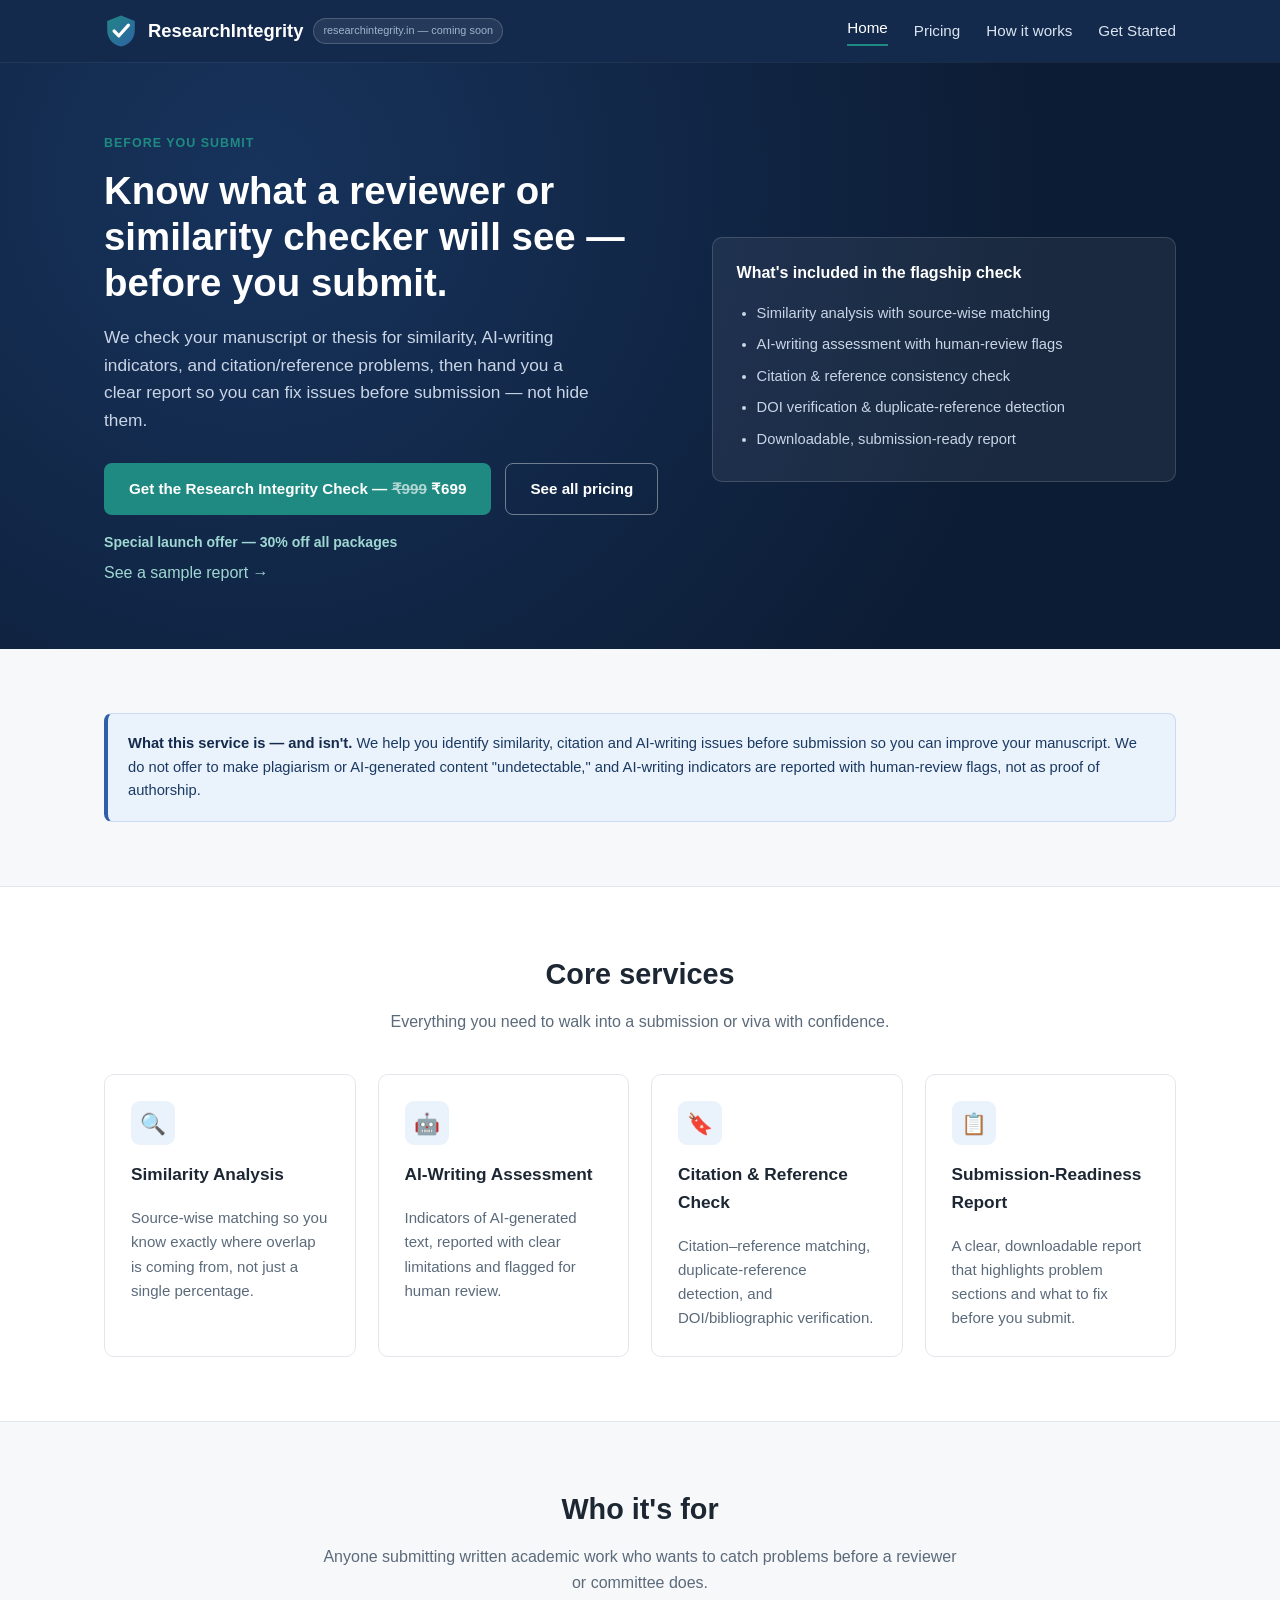
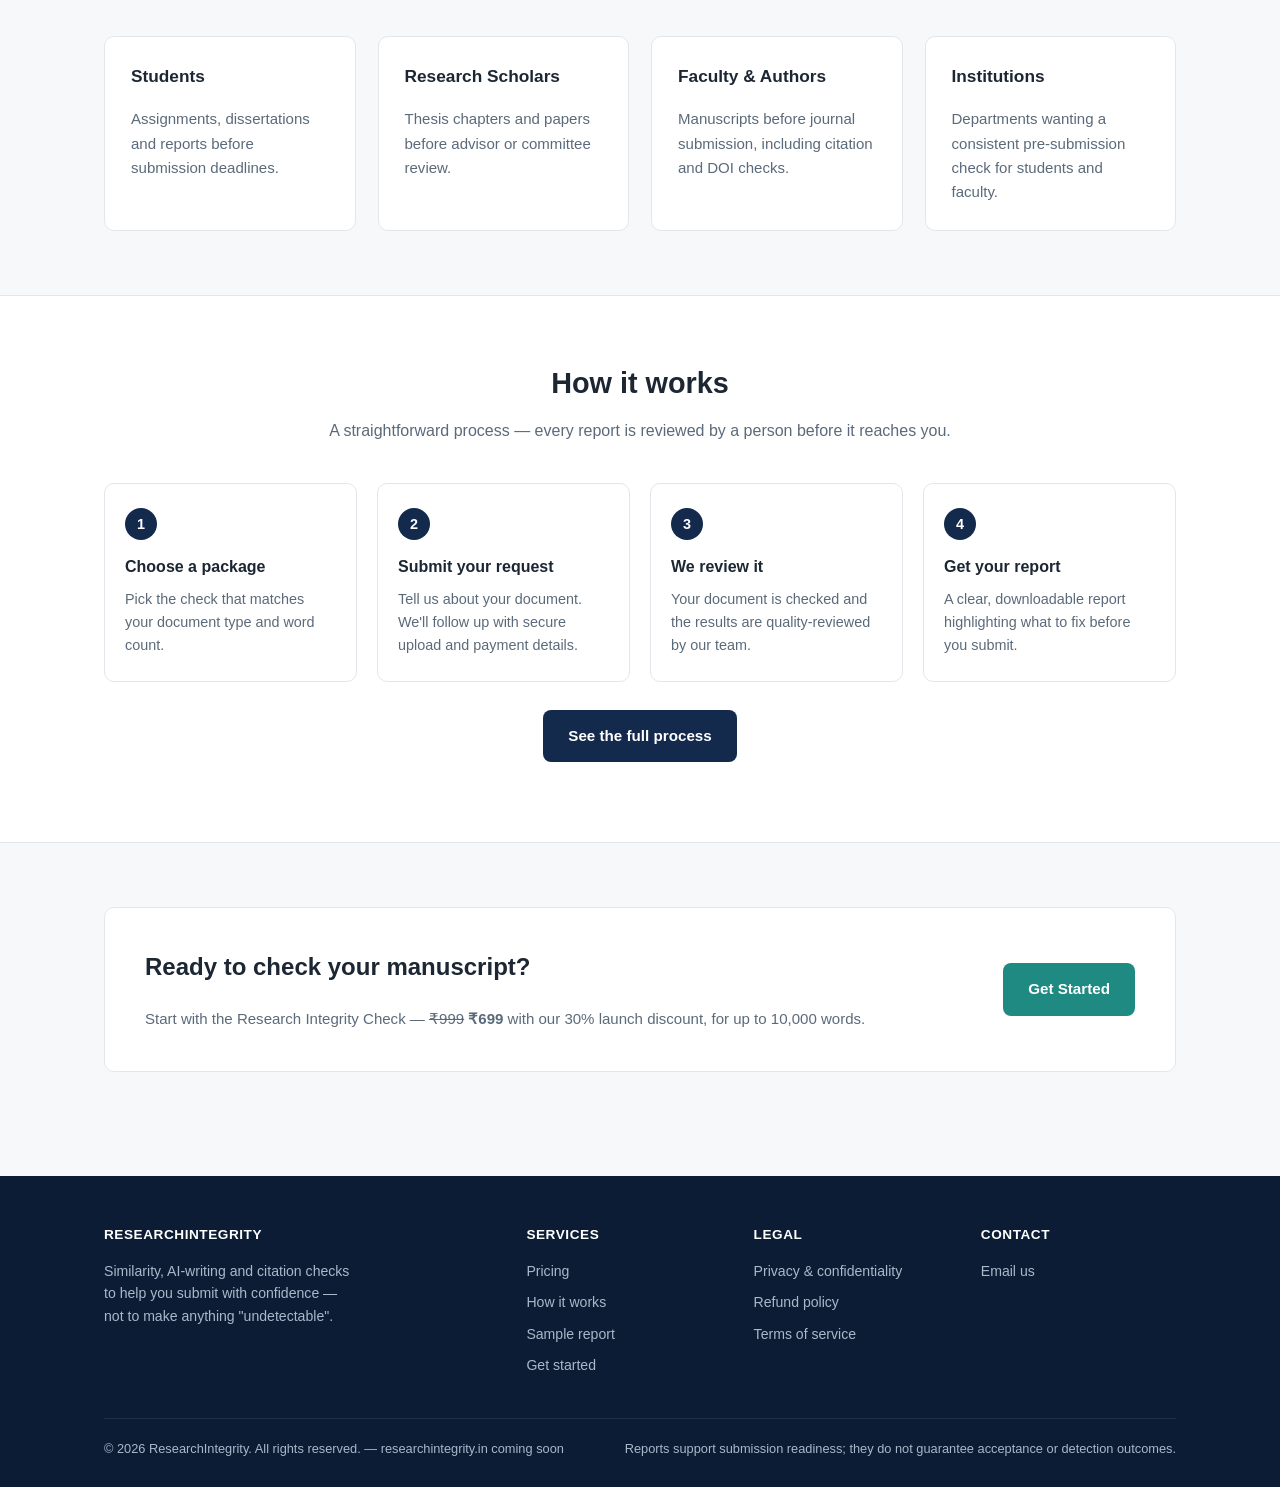
==== commit ec10246d: "Increase launch discount from 20% to 30% across all prices Updates pricing.html, index.html, order.h" ====
--- a/index.html
+++ b/index.html
@@ -30,10 +30,10 @@
       <h1>Know what a reviewer or similarity checker will see &mdash; before you submit.</h1>
       <p class="lead">We check your manuscript or thesis for similarity, AI-writing indicators, and citation/reference problems, then hand you a clear report so you can fix issues before submission &mdash; not hide them.</p>
       <div class="cta-row">
-        <a href="order.html" class="btn btn-primary">Get the Research Integrity Check &mdash; <span style="text-decoration:line-through;opacity:.65;">&#8377;999</span> &#8377;799</a>
+        <a href="order.html" class="btn btn-primary">Get the Research Integrity Check &mdash; <span style="text-decoration:line-through;opacity:.65;">&#8377;999</span> &#8377;699</a>
         <a href="pricing.html" class="btn btn-outline">See all pricing</a>
       </div>
-      <p style="margin:16px 0 0;color:#9fd8d2;font-size:.88rem;font-weight:600;">Special launch offer &mdash; 20% off all packages</p>
+      <p style="margin:16px 0 0;color:#9fd8d2;font-size:.88rem;font-weight:600;">Special launch offer &mdash; 30% off all packages</p>
       <p style="margin:6px 0 0;"><a href="sample-report.html" style="color:#9fd8d2;">See a sample report &rarr;</a></p>
     </div>
     <div class="hero-card">
@@ -124,7 +124,7 @@
     <div class="card" style="padding:40px;display:grid;grid-template-columns:1fr auto;gap:24px;align-items:center;">
       <div>
         <h2 class="mt-0">Ready to check your manuscript?</h2>
-        <p style="color:var(--ink-soft);margin:0;">Start with the Research Integrity Check &mdash; <span style="text-decoration:line-through;">&#8377;999</span> <strong>&#8377;799</strong> with our 20% launch discount, for up to 10,000 words.</p>
+        <p style="color:var(--ink-soft);margin:0;">Start with the Research Integrity Check &mdash; <span style="text-decoration:line-through;">&#8377;999</span> <strong>&#8377;699</strong> with our 30% launch discount, for up to 10,000 words.</p>
       </div>
       <a href="order.html" class="btn btn-primary">Get Started</a>
     </div>
